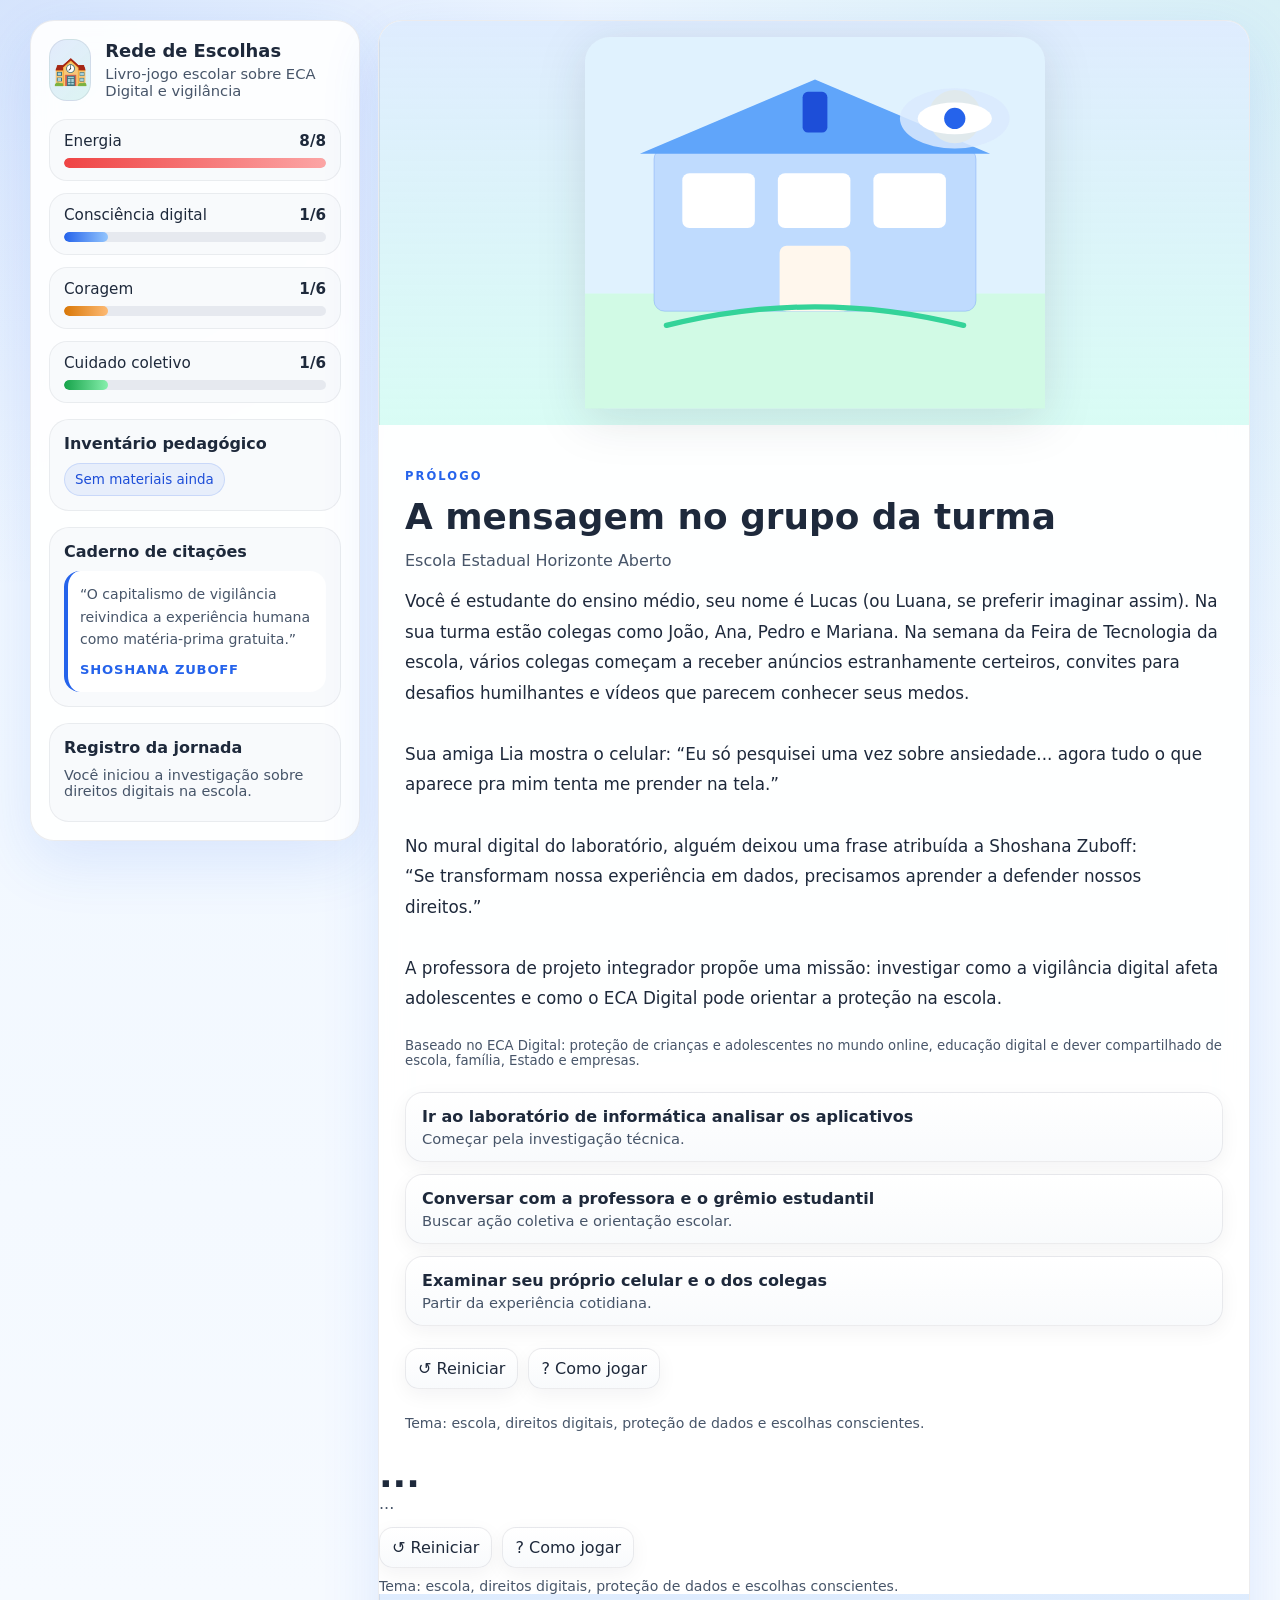
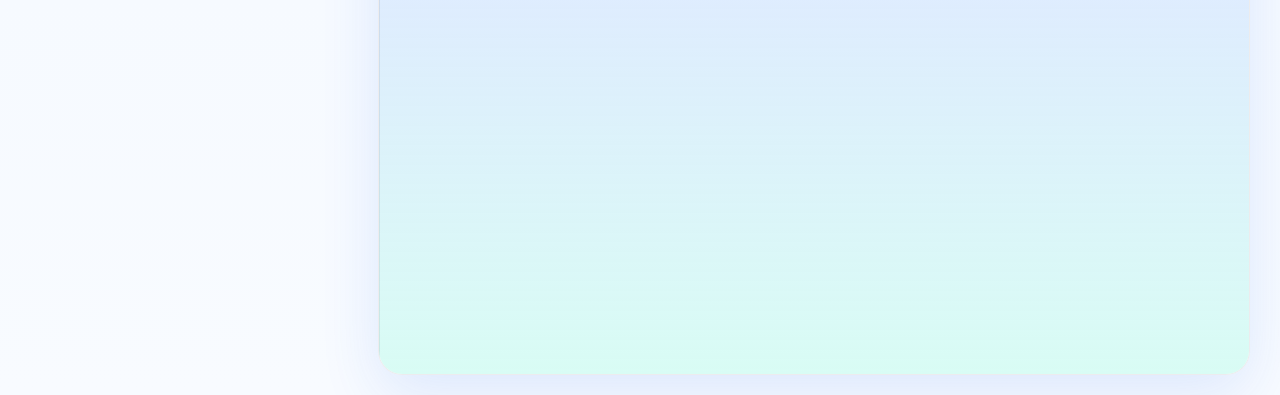
==== index.html @ 055a3dfd "Rename livro_jogo_rpg_tema_escolar_eca_capitalismo_de_vigilancia.html to index.html" ====
<!DOCTYPE html>
<html lang="pt-BR">
<head>
  <meta charset="UTF-8" />
  <meta name="viewport" content="width=device-width, initial-scale=1.0" />
  <title>Rede de Escolhas: RPG Escolar sobre ECA Digital</title>
  <style>
    :root {
      --bg: #f4f8ff;
      --panel: rgba(255, 255, 255, 0.92);
      --panel-2: rgba(240, 249, 255, 0.95);
      --text: #0f172a;
      --muted: #475569;
      --accent: #2563eb;
      --accent-2: #14b8a6;
      --danger: #ef4444;
      --good: #16a34a;
      --warn: #d97706;
      --ink: #1e293b;
      --shadow: 0 20px 60px rgba(37, 99, 235, 0.12);
      --radius: 24px;
    }

    * { box-sizing: border-box; }
    html, body { margin: 0; padding: 0; }
    body {
      font-family: Inter, system-ui, -apple-system, Segoe UI, Roboto, sans-serif;
      background:
        radial-gradient(circle at top left, rgba(37, 99, 235, 0.12), transparent 25%),
        radial-gradient(circle at top right, rgba(20, 184, 166, 0.10), transparent 30%),
        linear-gradient(180deg, #eef6ff 0%, #f8fbff 100%);
      color: var(--text);
      min-height: 100vh;
    }

    .shell {
      width: min(1220px, calc(100% - 24px));
      margin: 20px auto;
      display: grid;
      grid-template-columns: 330px 1fr;
      gap: 18px;
      align-items: start;
    }

    .card {
      background: var(--panel);
      border: 1px solid rgba(15, 23, 42, 0.08);
      backdrop-filter: blur(14px);
      border-radius: var(--radius);
      box-shadow: var(--shadow);
    }

    aside {
      position: sticky;
      top: 20px;
      padding: 18px;
    }

    .brand {
      display: flex;
      gap: 14px;
      align-items: center;
      margin-bottom: 18px;
    }

    .sigil {
      width: 62px; height: 62px;
      border-radius: 18px;
      background: linear-gradient(135deg, rgba(37,99,235,.12), rgba(20,184,166,.14));
      display: grid; place-items: center;
      border: 1px solid rgba(15,23,42,.08);
      font-size: 28px;
    }

    .brand h1 { margin: 0; font-size: 1.12rem; line-height: 1.15; color: var(--ink); }
    .brand p { margin: 4px 0 0; color: var(--muted); font-size: .92rem; }

    .stat {
      margin: 12px 0;
      padding: 12px 14px;
      border-radius: 18px;
      background: rgba(248,250,252,0.88);
      border: 1px solid rgba(15,23,42,0.06);
    }

    .stat-top {
      display: flex;
      justify-content: space-between;
      gap: 10px;
      font-size: .95rem;
      margin-bottom: 8px;
      color: var(--ink);
    }

    .bar {
      width: 100%;
      height: 10px;
      background: rgba(148,163,184,.18);
      border-radius: 999px;
      overflow: hidden;
    }

    .fill {
      height: 100%;
      border-radius: inherit;
      transition: width .35s ease;
    }

    .life { background: linear-gradient(90deg, var(--danger), #fca5a5); }
    .knowledge { background: linear-gradient(90deg, var(--accent), #93c5fd); }
    .courage { background: linear-gradient(90deg, var(--warn), #fdba74); }
    .empathy { background: linear-gradient(90deg, var(--good), #86efac); }

    .inventory, .log, .quotes {
      margin-top: 16px;
      padding: 14px;
      border-radius: 20px;
      background: rgba(248,250,252,0.9);
      border: 1px solid rgba(15,23,42,.06);
    }

    .inventory h3, .log h3, .quotes h3 { margin: 0 0 10px; font-size: 1rem; color: var(--ink); }

    .chips { display: flex; flex-wrap: wrap; gap: 8px; }

    .chip {
      padding: 8px 10px;
      border-radius: 999px;
      background: rgba(37,99,235,.08);
      color: #1d4ed8;
      border: 1px solid rgba(37,99,235,.16);
      font-size: .84rem;
    }

    .log ul { list-style: none; padding: 0; margin: 0; }
    .log li {
      color: var(--muted);
      padding: 8px 0;
      border-top: 1px dashed rgba(15,23,42,0.08);
      font-size: .9rem;
    }
    .log li:first-child { border-top: 0; padding-top: 0; }

    .quote-box {
      font-size: .88rem;
      line-height: 1.6;
      color: var(--muted);
      background: white;
      border-radius: 16px;
      padding: 12px;
      border-left: 4px solid var(--accent);
    }

    .quote-box strong {
      display: block;
      color: var(--accent);
      margin-top: 8px;
      font-size: .82rem;
      text-transform: uppercase;
      letter-spacing: .06em;
    }

    main { padding: 18px; }

    .hero {
      position: relative;
      overflow: hidden;
      padding: 0;
    }

    .scene {
      display: grid;
      grid-template-columns: 1fr;
      gap: 18px;
    }

    .story {
      padding: 26px;
      display: flex;
      flex-direction: column;
      gap: 16px;
    }

    .eyebrow {
      color: var(--accent);
      text-transform: uppercase;
      letter-spacing: .18em;
      font-weight: 700;
      font-size: .72rem;
    }

    .title {
      margin: 0;
      font-size: clamp(1.8rem, 2.8vw, 3rem);
      line-height: 1.02;
      color: var(--ink);
    }

    .subtitle { margin: 0; color: var(--muted); font-size: 1rem; }

    .art {
      min-height: 380px;
      background: linear-gradient(180deg, rgba(219, 234, 254, .9), rgba(204, 251, 241, .75));
      border-left: 1px solid rgba(15,23,42,0.08);
      display: grid;
      place-items: center;
      padding: 16px;
    }

    .art svg {
      width: 100%;
      height: auto;
      max-width: 460px;
      filter: drop-shadow(0 10px 24px rgba(15,23,42,.12));
    }

    .text {
      font-size: 1.05rem;
      line-height: 1.82;
      color: var(--ink);
      white-space: pre-line;
    }

    .choices {
      display: grid;
      gap: 12px;
      margin-top: 8px;
    }

    button.choice, .small-btn {
      width: 100%;
      text-align: left;
      border: 1px solid rgba(15,23,42,.08);
      border-radius: 18px;
      color: var(--ink);
      background: linear-gradient(180deg, rgba(255,255,255,.95), rgba(248,250,252,.95));
      padding: 14px 16px;
      cursor: pointer;
      transition: transform .16s ease, border-color .2s ease, background .2s ease, box-shadow .2s ease;
      font: inherit;
      box-shadow: 0 6px 20px rgba(15,23,42,.05);
    }

    button.choice:hover, .small-btn:hover {
      transform: translateY(-1px);
      border-color: rgba(37,99,235,.35);
      background: linear-gradient(180deg, rgba(239,246,255,1), rgba(240,253,250,1));
      box-shadow: 0 10px 28px rgba(37,99,235,.08);
    }

    .choice-title { display: block; font-weight: 700; margin-bottom: 4px; }
    .choice-desc { display: block; color: var(--muted); font-size: .92rem; }

    .toolbar {
      display: flex;
      gap: 10px;
      flex-wrap: wrap;
      margin-top: 6px;
    }

    .small-btn {
      width: auto;
      padding: 10px 12px;
      border-radius: 14px;
      text-align: center;
    }

    .footer-note {
      margin-top: 10px;
      color: var(--muted);
      font-size: .88rem;
    }

    .ending {
      padding: 16px;
      border-radius: 18px;
      background: rgba(219,234,254,.7);
      border: 1px solid rgba(37,99,235,.18);
    }

    .mini-ref {
      margin-top: 8px;
      font-size: .83rem;
      color: var(--muted);
    }

    @media (max-width: 980px) {
      .shell { grid-template-columns: 1fr; }
      aside { position: static; }
      .scene { grid-template-columns: 1fr; }
      .art { min-height: 260px; border-left: 0; border-top: 1px solid rgba(15,23,42,0.08); }
    }
  </style>
</head>
<body>
  <!--
  OBJETIVO:
  Desenvolver a consciência crítica de adolescentes sobre o uso das tecnologias digitais, promovendo a compreensão dos conceitos de capitalismo de vigilância (Shoshana Zuboff) e dos direitos previstos no ECA Digital. O jogo busca estimular a tomada de decisões éticas, a autonomia digital e a capacidade de reconhecer práticas de coleta, análise e manipulação de dados.

  DESCRIÇÃO:
  "Rede de Escolhas" é um livro-jogo interativo em formato RPG ambientado no contexto escolar brasileiro. O jogador assume o papel de um estudante que investiga como aplicativos e plataformas digitais influenciam o comportamento dos jovens. Ao longo da narrativa, o jogador toma decisões que impactam atributos como Consciência Digital, Coragem e Cuidado Coletivo.
  
  O jogo integra conceitos do capitalismo de vigilância, como coleta massiva de dados, previsão comportamental e modulação de comportamento, articulando-os com situações reais vivenciadas por adolescentes (cyberbullying, exposição, vício em telas, publicidade direcionada).
  
  Além disso, o jogo incorpora princípios do ECA Digital, abordando proteção de dados, direitos digitais, papel da escola, família e sociedade, e estratégias de prevenção e enfrentamento de riscos online.

  PÚBLICO-ALVO:
  Adolescentes do Ensino Fundamental II (anos finais) e Ensino Médio (aproximadamente 12 a 18 anos), especialmente estudantes de escolas públicas brasileiras.
  
  O jogo também pode ser utilizado por professores como recurso didático em disciplinas como:
  - Informática na Educação
  - Projeto de Vida
  - Sociologia
  - Filosofia
  - Educação Digital
  
  Indicado para atividades pedagógicas que envolvam:
  - letramento digital crítico
  - cidadania digital
  - discussão ética sobre tecnologia
  - prevenção de riscos no ambiente online
  -->
  <div class="shell">
    <aside class="card">
      <div class="brand">
        <div class="sigil">🏫</div>
        <div>
          <h1>Rede de Escolhas</h1>
          <p>Livro-jogo escolar sobre ECA Digital e vigilância</p>
        </div>
      </div>

      <div class="stat">
        <div class="stat-top"><span>Energia</span><strong id="lifeValue">8/8</strong></div>
        <div class="bar"><div class="fill life" id="lifeBar"></div></div>
      </div>

      <div class="stat">
        <div class="stat-top"><span>Consciência digital</span><strong id="knowledgeValue">1/6</strong></div>
        <div class="bar"><div class="fill knowledge" id="knowledgeBar"></div></div>
      </div>

      <div class="stat">
        <div class="stat-top"><span>Coragem</span><strong id="courageValue">1/6</strong></div>
        <div class="bar"><div class="fill courage" id="courageBar"></div></div>
      </div>

      <div class="stat">
        <div class="stat-top"><span>Cuidado coletivo</span><strong id="empathyValue">1/6</strong></div>
        <div class="bar"><div class="fill empathy" id="empathyBar"></div></div>
      </div>

      <div class="inventory">
        <h3>Inventário pedagógico</h3>
        <div class="chips" id="inventory"></div>
      </div>

      <div class="quotes">
        <h3>Caderno de citações</h3>
        <div class="quote-box" id="quoteBox">
          O capitalismo de vigilância reivindica a experiência humana como matéria-prima.
          <strong>Shoshana Zuboff</strong>
        </div>
      </div>

      <div class="log">
        <h3>Registro da jornada</h3>
        <ul id="journal"></ul>
      </div>
    </aside>

    <main class="card hero">
      <div class="scene">
        <section class="art" id="artBox"></section>
        <section class="story">
          <div class="eyebrow" id="chapterLabel">Capítulo</div>
          <h2 class="title" id="chapterTitle">...</h2>
          <p class="subtitle" id="chapterSubtitle">...</p>
          <div class="text" id="chapterText"></div>
          <div class="mini-ref" id="chapterRef"></div>
          <div class="ending" id="endingBox" style="display:none"></div>
          <div class="choices" id="choices"></div>
          <div class="toolbar">
            <button class="small-btn" id="restartBtn">↺ Reiniciar</button>
            <button class="small-btn" id="helpBtn">? Como jogar</button>
          </div>
          <div class="footer-note">Tema: escola, direitos digitais, proteção de dados e escolhas conscientes.</div>
        </section>
      </div>
          <h2 class="title" id="chapterTitle">...</h2>
          <p class="subtitle" id="chapterSubtitle">...</p>
          <div class="text" id="chapterText"></div>
          <div class="mini-ref" id="chapterRef"></div>
          <div class="ending" id="endingBox" style="display:none"></div>
          <div class="choices" id="choices"></div>
          <div class="toolbar">
            <button class="small-btn" id="restartBtn">↺ Reiniciar</button>
            <button class="small-btn" id="helpBtn">? Como jogar</button>
          </div>
          <div class="footer-note">Tema: escola, direitos digitais, proteção de dados e escolhas conscientes.</div>
        </section>
        <section class="art" id="artBox"></section>
      </div>
    </main>
  </div>

  <script>
    const sceneArt = {
      school: `
        <svg viewBox="0 0 520 420" xmlns="http://www.w3.org/2000/svg" aria-label="Escola pública brasileira com internet e alunos">
          <rect width="520" height="420" rx="28" fill="#e0f2fe"/>
          <rect x="0" y="290" width="520" height="130" fill="#d1fae5"/>
          <rect x="78" y="126" width="364" height="184" rx="12" fill="#bfdbfe" stroke="#2563eb" stroke-opacity=".25"/>
          <rect x="110" y="154" width="82" height="62" rx="8" fill="#fff"/>
          <rect x="218" y="154" width="82" height="62" rx="8" fill="#fff"/>
          <rect x="326" y="154" width="82" height="62" rx="8" fill="#fff"/>
          <rect x="220" y="236" width="80" height="74" rx="8" fill="#fff7ed"/>
          <path d="M62 132 L260 48 L458 132" fill="#60a5fa"/>
          <rect x="246" y="62" width="28" height="46" rx="6" fill="#1d4ed8"/>
          <circle cx="418" cy="90" r="30" fill="#fde68a"/>
          <g transform="translate(360,34)">
            <ellipse cx="58" cy="58" rx="62" ry="34" fill="#dbeafe" opacity=".85"/>
            <ellipse cx="58" cy="58" rx="42" ry="18" fill="#fff"/>
            <circle cx="58" cy="58" r="12" fill="#2563eb"/>
          </g>
          <path d="M92 326 Q260 284 428 326" fill="none" stroke="#34d399" stroke-width="6" stroke-linecap="round"/>
        </svg>`,
      lab: `
        <svg viewBox="0 0 520 420" xmlns="http://www.w3.org/2000/svg" aria-label="Laboratório escolar com computadores sendo utilizados por alunos">
          <rect width="520" height="420" rx="28" fill="#f8fafc"/>
          <rect x="48" y="82" width="424" height="246" rx="22" fill="#e2e8f0"/>
          <rect x="84" y="120" width="112" height="76" rx="10" fill="#1e293b"/>
          <rect x="204" y="120" width="112" height="76" rx="10" fill="#1e293b"/>
          <rect x="324" y="120" width="112" height="76" rx="10" fill="#1e293b"/>
          <rect x="102" y="204" width="76" height="10" rx="5" fill="#64748b"/>
          <rect x="222" y="204" width="76" height="10" rx="5" fill="#64748b"/>
          <rect x="342" y="204" width="76" height="10" rx="5" fill="#64748b"/>
          <rect x="92" y="248" width="336" height="56" rx="14" fill="#cbd5e1"/>
          <g transform="translate(352,238)">
            <ellipse cx="68" cy="52" rx="70" ry="36" fill="#dbeafe"/>
            <ellipse cx="68" cy="52" rx="50" ry="20" fill="#fff"/>
            <circle cx="68" cy="52" r="12" fill="#2563eb"/>
          </g>
        </svg>`,
      classroom: `
        <svg viewBox="0 0 520 420" xmlns="http://www.w3.org/2000/svg" aria-label="Sala de aula">
          <rect width="520" height="420" rx="28" fill="#fefce8"/>
          <rect x="44" y="62" width="432" height="138" rx="16" fill="#dcfce7"/>
          <rect x="78" y="92" width="364" height="84" rx="10" fill="#14532d"/>
          <g fill="#fde68a">
            <rect x="92" y="108" width="120" height="8" rx="4"/>
            <rect x="92" y="126" width="94" height="8" rx="4"/>
            <rect x="92" y="144" width="144" height="8" rx="4"/>
          </g>
          <rect x="90" y="244" width="110" height="56" rx="10" fill="#bfdbfe"/>
          <rect x="206" y="244" width="110" height="56" rx="10" fill="#bfdbfe"/>
          <rect x="322" y="244" width="110" height="56" rx="10" fill="#bfdbfe"/>
          <rect x="90" y="314" width="110" height="28" rx="8" fill="#93c5fd"/>
          <rect x="206" y="314" width="110" height="28" rx="8" fill="#93c5fd"/>
          <rect x="322" y="314" width="110" height="28" rx="8" fill="#93c5fd"/>
        </svg>`,
      phone: `
        <svg viewBox="0 0 520 420" xmlns="http://www.w3.org/2000/svg" aria-label="Celular com aplicativos e notificações influenciando o estudante">
          <rect width="520" height="420" rx="28" fill="#e0f2fe"/>
          <rect x="180" y="42" width="160" height="336" rx="28" fill="#1e293b"/>
          <rect x="194" y="70" width="132" height="264" rx="16" fill="#e0f2fe"/>
          <circle cx="260" cy="352" r="10" fill="#94a3b8"/>
          <g>
            <rect x="212" y="96" width="44" height="44" rx="12" fill="#60a5fa"/>
            <rect x="264" y="96" width="44" height="44" rx="12" fill="#34d399"/>
            <rect x="212" y="150" width="44" height="44" rx="12" fill="#fbbf24"/>
            <rect x="264" y="150" width="44" height="44" rx="12" fill="#f472b6"/>
          </g>
          <g transform="translate(332,74)">
            <ellipse cx="64" cy="44" rx="56" ry="28" fill="#dbeafe"/>
            <ellipse cx="64" cy="44" rx="36" ry="16" fill="#fff"/>
            <circle cx="64" cy="44" r="10" fill="#2563eb"/>
          </g>
        </svg>`,
      assembly: `
        <svg viewBox="0 0 520 420" xmlns="http://www.w3.org/2000/svg" aria-label="Assembleia escolar">
          <rect width="520" height="420" rx="28" fill="#ecfdf5"/>
          <circle cx="148" cy="150" r="42" fill="#60a5fa"/>
          <circle cx="260" cy="128" r="46" fill="#34d399"/>
          <circle cx="372" cy="150" r="42" fill="#f59e0b"/>
          <rect x="108" y="198" width="80" height="116" rx="30" fill="#3b82f6"/>
          <rect x="214" y="182" width="92" height="132" rx="32" fill="#10b981"/>
          <rect x="332" y="198" width="80" height="116" rx="30" fill="#f97316"/>
          <rect x="124" y="332" width="272" height="22" rx="11" fill="#86efac"/>
        </svg>`,
      sunrise: `
        <svg viewBox="0 0 520 420" xmlns="http://www.w3.org/2000/svg" aria-label="Novo começo">
          <defs>
            <linearGradient id="sky2" x1="0" y1="0" x2="0" y2="1">
              <stop offset="0%" stop-color="#dbeafe"/>
              <stop offset="100%" stop-color="#dcfce7"/>
            </linearGradient>
          </defs>
          <rect width="520" height="420" rx="28" fill="url(#sky2)"/>
          <circle cx="260" cy="198" r="70" fill="#fde68a"/>
          <path d="M0 306 Q130 254 260 306 T520 302 V420 H0 Z" fill="#86efac"/>
          <path d="M76 328 Q260 284 444 328" fill="none" stroke="#16a34a" stroke-width="6" stroke-linecap="round"/>
        </svg>`
    };

    const quotePool = {
      intro: '“O capitalismo de vigilância reivindica a experiência humana como matéria-prima gratuita.”\n— Shoshana Zuboff',
      lab: '“Não basta mais automatizar o fluxo de informação sobre nós; a meta agora é nos automatizar.”\n— Shoshana Zuboff',
      school: '“Nós não somos os clientes do capitalismo de vigilância. Nós somos as fontes do superávit.”\n— Shoshana Zuboff',
      power: '“Ele sabe tudo sobre nós, ao passo que suas operações são programadas para não serem conhecidas por nós.”\n— Shoshana Zuboff',
      rights: '“O direito ao futuro é uma dimensão central da liberdade.”\n— Shoshana Zuboff'
    };

    const nodes = {
      intro: {
        label: 'Prólogo',
        title: 'A mensagem no grupo da turma',
        subtitle: 'Escola Estadual Horizonte Aberto',
        art: 'school',
        quoteKey: 'intro',
        ref: 'Baseado no ECA Digital: proteção de crianças e adolescentes no mundo online, educação digital e dever compartilhado de escola, família, Estado e empresas.',
        text: `Você é estudante do ensino médio, seu nome é Lucas (ou Luana, se preferir imaginar assim). Na sua turma estão colegas como João, Ana, Pedro e Mariana. Na semana da Feira de Tecnologia da escola, vários colegas começam a receber anúncios estranhamente certeiros, convites para desafios humilhantes e vídeos que parecem conhecer seus medos.

Sua amiga Lia mostra o celular: “Eu só pesquisei uma vez sobre ansiedade... agora tudo o que aparece pra mim tenta me prender na tela.”

No mural digital do laboratório, alguém deixou uma frase atribuída a Shoshana Zuboff:
“Se transformam nossa experiência em dados, precisamos aprender a defender nossos direitos.”

A professora de projeto integrador propõe uma missão: investigar como a vigilância digital afeta adolescentes e como o ECA Digital pode orientar a proteção na escola.`,
        choices: [
          { text: 'Ir ao laboratório de informática analisar os aplicativos', desc: 'Começar pela investigação técnica.', next: 'labInvestigation', effects: { knowledge: 1 }, journal: 'Você iniciou a apuração pelos rastros digitais.' },
          { text: 'Conversar com a professora e o grêmio estudantil', desc: 'Buscar ação coletiva e orientação escolar.', next: 'assemblyTalk', effects: { empathy: 1 }, journal: 'Você escolheu agir em conjunto com a escola.' },
          { text: 'Examinar seu próprio celular e o dos colegas', desc: 'Partir da experiência cotidiana.', next: 'phoneCheck', effects: { courage: 1 }, journal: 'Você decidiu observar a vigilância no cotidiano.' }
        ]
      },
      labInvestigation: {
        label: 'Capítulo 1',
        title: 'Laboratório de informática',
        subtitle: 'Quem coleta o quê?',
        art: 'lab',
        quoteKey: 'lab',
        ref: 'ECA Digital: empresas devem proteger dados de crianças e adolescentes, não manipular consumo e adotar plataformas mais seguras.',
        text: `No laboratório, a professora abre com a turma os termos de uso de três aplicativos populares. Vocês percebem pedidos excessivos de acesso: câmera, localização, microfone, contatos e tempo de uso.

Em um painel da aula, surge uma discussão: se adolescentes usam redes, jogos e aplicativos todos os dias, quem responde quando esses sistemas exageram na coleta ou estimulam dependência?

Você percebe que o problema não é apenas “usar tecnologia”, mas como a tecnologia foi desenhada para extrair atenção e dados — exatamente o que Shoshana Zuboff chama de capitalismo de vigilância: transformar tudo o que você faz em dados para prever e influenciar seu comportamento.`,
        choices: [
          { text: 'Mapear permissões abusivas e registrar evidências', desc: 'Ganhar material para a escola agir.', next: 'afterEvidence', effects: { knowledge: 1 }, item: 'Relatório de Permissões', journal: 'Você registrou provas sobre coleta excessiva.' },
          { text: 'Pesquisar o que o ECA Digital diz sobre empresas e proteção', desc: 'Ligar prática e direito.', next: 'ecaStudy', effects: { knowledge: 1, empathy: 1 }, journal: 'Você conectou tecnologia com proteção jurídica.' },
          { text: 'Ignorar os termos e focar só no que aparece na tela', desc: 'Entender os sintomas antes das causas.', next: 'attentionTrap', effects: { courage: 1 }, journal: 'Você preferiu analisar o efeito visível sobre os colegas.' }
        ]
      },
      assemblyTalk: {
        label: 'Capítulo 1',
        title: 'Reunião com a professora e o grêmio',
        subtitle: 'A escola como espaço de proteção',
        art: 'assembly',
        quoteKey: 'school',
        ref: 'ECA Digital: a escola deve ensinar educação digital, orientar sobre riscos, combater cyberbullying e dialogar com as famílias.',
        text: `Na sala multiuso, a professora lembra que a escola não pode se omitir diante dos riscos digitais. O grêmio conta casos de exposição indevida de fotos, perfis falsos e campanhas de humilhação em grupos fechados.

Vocês concluem que a escola precisa mais do que regras punitivas: precisa de educação digital crítica, apoio às vítimas e debate sobre direitos.

Lia diz: “Se os aplicativos ganham com nossa distração, a escola tem que ajudar a gente a recuperar atenção e autonomia.”`,
        choices: [
          { text: 'Organizar uma escuta com estudantes afetados', desc: 'Entender os impactos humanos.', next: 'listeningCircle', effects: { empathy: 1 }, item: 'Mapa de Relatos', journal: 'Você abriu espaço para ouvir quem sofre os impactos.' },
          { text: 'Propor uma campanha de conscientização imediata', desc: 'Agir rápido com informação.', next: 'campaignBuild', effects: { courage: 1, empathy: 1 }, journal: 'Você sugeriu resposta educativa urgente.' },
          { text: 'Voltar ao laboratório para reunir provas técnicas', desc: 'Combinar fala com evidência.', next: 'labInvestigation', effects: { knowledge: 1 }, journal: 'Você percebeu que denúncia precisa de base.' }
        ]
      },
      phoneCheck: {
        label: 'Capítulo 1',
        title: 'Tela, notificações e rastros',
        subtitle: 'O cotidiano como campo de investigação',
        art: 'phone',
        quoteKey: 'power',
        ref: 'ECA Digital: riscos incluem cyberbullying, conteúdo impróprio, ansiedade, vício em telas e manipulação comportamental.',
        text: `Você e seus colegas comparam as notificações recebidas em apenas uma manhã. Quase tudo parece desenhado para provocar reação rápida: medo de perder algo, urgência, curiosidade, comparação social.

Lia percebe que após assistir a vídeos sobre aparência, surgem anúncios de produtos e conteúdos que pioram sua autoestima. Outro colega relata pressão em jogos parecidos com apostas.

Fica claro que não se trata apenas de conteúdo: trata-se de arquitetura de influência.

Pedro comenta: “Então a gente não é usuário... a gente é tipo o produto?”

Você lembra de um conceito importante: no capitalismo de vigilância, os usuários não são clientes — são fontes de dados e lucro.`,
        choices: [
          { text: 'Registrar padrões de manipulação emocional', desc: 'Entender como a atenção é capturada.', next: 'attentionTrap', effects: { knowledge: 1 }, item: 'Diário de Notificações', journal: 'Você anotou os gatilhos que puxam comportamento.' },
          { text: 'Levar os casos para a professora e o grêmio', desc: 'Transformar experiência em ação escolar.', next: 'assemblyTalk', effects: { empathy: 1 }, journal: 'Você decidiu não enfrentar isso sozinho.' },
          { text: 'Pesquisar canais de ajuda e denúncia', desc: 'Aprender o que fazer em situações graves.', next: 'helpChannels', effects: { courage: 1, empathy: 1 }, journal: 'Você buscou caminhos concretos de proteção.' }
        ]
      },
      ecaStudy: {
        label: 'Capítulo 2',
        title: 'Estudo do ECA Digital',
        subtitle: 'Direitos não são detalhes',
        art: 'classroom',
        quoteKey: 'rights',
        ref: 'ECA Digital: proteção integral, dever do poder público, responsabilidade das empresas, educação digital nas escolas e internet mais segura.',
        text: `Durante a pesquisa, você encontra pontos decisivos: as empresas têm dever de cuidado; não devem usar dados para manipular consumo; devem proteger crianças e adolescentes por padrão; e a escola tem papel fundamental na educação digital.

A turma percebe que o ECA Digital não trata apenas de proibir. Ele organiza responsabilidades e fortalece direitos.

A professora resume: “Direito digital é também direito à dignidade, à segurança e ao desenvolvimento saudável.”`,
        choices: [
          { text: 'Preparar um guia escolar de direitos digitais', desc: 'Transformar estudo em material educativo.', next: 'campaignBuild', effects: { knowledge: 1, empathy: 1 }, item: 'Guia de Direitos', journal: 'Você converteu a lei em linguagem acessível.' },
          { text: 'Cruzar o ECA Digital com os casos da escola', desc: 'Aplicar a lei a situações reais.', next: 'caseCrossing', effects: { knowledge: 1 }, journal: 'Você aproximou norma e realidade escolar.' }
        ]
      },
      attentionTrap: {
        label: 'Capítulo 2',
        title: 'A armadilha da atenção',
        subtitle: 'Quando o design quer decidir por você',
        art: 'phone',
        quoteKey: 'lab',
        ref: 'Inspirado em Zuboff: produtos de predição e modificação comportamental; relacionado ao ECA Digital quanto à proteção contra manipulação e riscos à saúde mental.',
        text: `Ao analisar a interface dos apps, você percebe uma sequência recorrente: notificação, curiosidade, clique, retenção, comparação, repetição.

Não é coincidência. Os sistemas parecem aprender quando você está mais vulnerável e intensificam o estímulo exatamente ali.

Você anota no caderno: “Se a plataforma mede nossa fragilidade para aumentar engajamento, isso fere a ideia de proteção integral.”

Ana completa: “Então eles não querem só saber o que a gente faz... querem influenciar o que a gente vai fazer.”

Isso é exatamente a lógica do capitalismo de vigilância: prever e modificar comportamento.`,
        choices: [
          { text: 'Transformar a análise em oficina para a turma', desc: 'Espalhar consciência digital.', next: 'campaignBuild', effects: { knowledge: 1, empathy: 1 }, journal: 'Você decidiu ensinar o que descobriu.' },
          { text: 'Levar o problema à direção e pedir protocolo escolar', desc: 'Buscar resposta institucional.', next: 'schoolCouncil', effects: { courage: 1 }, journal: 'Você cobrou responsabilidade da escola.' },
          { text: 'Cruzar os dados com relatos de cyberbullying', desc: 'Entender como influência e violência se conectam.', next: 'listeningCircle', effects: { empathy: 1 }, journal: 'Você percebeu que algoritmo e sofrimento social se cruzam.' }
        ]
      },
      helpChannels: {
        label: 'Capítulo 2',
        title: 'Canais de ajuda e denúncia',
        subtitle: 'Proteger também é saber onde recorrer',
        art: 'classroom',
        quoteKey: 'rights',
        ref: 'ECA Digital: diante de humilhação, chantagem, ameaça, assédio ou exposição, é preciso buscar ajuda; também existem canais como Conselho Tutelar, Defensoria, Delegacia, Disque 100 e SaferNet.',
        text: `Você descobre que situações de exposição, assédio, chantagem e ameaça no ambiente digital não devem ser tratadas como “brincadeira”.

A professora orienta a turma a registrar evidências, não compartilhar conteúdos abusivos e procurar apoio adulto, institucional e, quando necessário, canais oficiais de denúncia.

Esse conhecimento muda o clima da investigação: agora a escola não está apenas estudando um problema, está se preparando para proteger pessoas reais.`,
        choices: [
          { text: 'Criar um mural de ajuda segura para a escola', desc: 'Transformar informação em acolhimento.', next: 'campaignBuild', effects: { empathy: 1, courage: 1 }, item: 'Mural de Apoio', journal: 'Você ajudou a tornar a proteção visível.' },
          { text: 'Levar os materiais para a reunião escolar', desc: 'Integrar prevenção e ação institucional.', next: 'schoolCouncil', effects: { knowledge: 1 }, journal: 'Você organizou respostas concretas para a escola.' }
        ]
      },
      listeningCircle: {
        label: 'Capítulo 2',
        title: 'Roda de escuta',
        subtitle: 'O dano digital tem rosto e nome',
        art: 'assembly',
        quoteKey: 'school',
        ref: 'ECA Digital: cyberbullying é crime; escola e família devem dialogar e educar para o uso consciente da tecnologia.',
        text: `Na roda de conversa, colegas relatam ansiedade, exposição de imagens, exclusão em grupos, medo de perder status social e sensação de que o celular nunca descansa.

Você nota que o problema não é só técnico. É emocional, social e pedagógico.

Lia diz algo que silencia a sala: “Quando o aplicativo parece me conhecer melhor que eu mesma, começo a duvidar do que realmente escolhi.”`,
        choices: [
          { text: 'Levar os relatos ao conselho escolar', desc: 'Fortalecer a resposta institucional.', next: 'schoolCouncil', effects: { empathy: 1 }, item: 'Dossiê de Relatos', journal: 'Você levou o sofrimento real para o centro da decisão.' },
          { text: 'Transformar os relatos em campanha educativa', desc: 'Conscientizar sem expor ninguém.', next: 'campaignBuild', effects: { empathy: 1, knowledge: 1 }, journal: 'Você transformou escuta em ação educativa.' }
        ]
      },
      afterEvidence: {
        label: 'Capítulo 3',
        title: 'As provas se acumulam',
        subtitle: 'Dados, hábitos e previsões',
        art: 'lab',
        quoteKey: 'school',
        ref: 'Inspirado em Zuboff: adolescentes não são clientes, mas fontes de dados; relacionado ao ECA Digital quanto ao dever das empresas e da escola em proteger.',
        text: `Com relatórios, capturas de tela e anotações de uso, você percebe um padrão: coleta excessiva, sugestões direcionadas, retenção prolongada e vulnerabilidade juvenil explorada como recurso.

A professora pede que a turma decida o próximo passo: produzir apenas um trabalho escolar, ou transformar a investigação em intervenção na comunidade escolar.

Ela reforça: “Se vocês entenderam o capitalismo de vigilância, agora precisam decidir: vão só estudar ou vão agir sobre isso?”`,
        choices: [
          { text: 'Produzir uma apresentação crítica com base em Zuboff e ECA Digital', desc: 'Trabalhar argumento, teoria e direitos.', next: 'schoolCouncil', effects: { knowledge: 1 }, item: 'Apresentação Crítica', journal: 'Você consolidou teoria e prática em um material forte.' },
          { text: 'Criar campanha educativa com linguagem juvenil', desc: 'Levar o debate a mais estudantes.', next: 'campaignBuild', effects: { empathy: 1, courage: 1 }, journal: 'Você transformou a pesquisa em mobilização.' }
        ]
      },
      caseCrossing: {
        label: 'Capítulo 3',
        title: 'Cruzar lei e realidade',
        subtitle: 'Quando a teoria encontra a escola',
        art: 'classroom',
        quoteKey: 'power',
        ref: 'ECA Digital: publicidade direcionada, manipulação de consumo, proteção de dados, papel da escola e dever de plataformas mais seguras.',
        text: `Vocês cruzam o texto do ECA Digital com situações vividas na escola: vídeos que incentivam comparação cruel, convites persistentes para compras, pressão em jogos e coleta invisível de dados.

Mariana observa: “Tudo isso parece planejado pra prender a gente.”

Você percebe que isso se conecta diretamente com o capitalismo de vigilância: dados são usados para prever e induzir decisões.

A turma conclui que a educação digital precisa ser crítica: não basta ensinar a clicar, é preciso ensinar a perguntar quem lucra, como influencia e quais direitos estão em jogo.`,
        choices: [
          { text: 'Levar a análise ao conselho escolar', desc: 'Buscar políticas internas.', next: 'schoolCouncil', effects: { knowledge: 1, courage: 1 }, journal: 'Você levou diagnóstico e proposta para decisão coletiva.' },
          { text: 'Transformar a análise em oficina aberta', desc: 'Fazer da escola um espaço de formação.', next: 'campaignBuild', effects: { empathy: 1 }, journal: 'Você escolheu formar em vez de apenas alertar.' }
        ]
      },
      campaignBuild: {
        label: 'Capítulo 4',
        title: 'Campanha “Sua atenção tem valor”',
        subtitle: 'A escola começa a reagir',
        art: 'classroom',
        quoteKey: 'intro',
        ref: 'ECA Digital: educação digital nas escolas, orientação sobre riscos, proteção da imagem, combate ao cyberbullying e responsabilidade compartilhada.',
        text: `Vocês criam cartazes, cards, podcasts curtos e rodas de conversa. O lema da campanha é simples: “Nem tudo que prende sua atenção merece sua confiança.”

A ação cresce. Famílias começam a participar. Professores pedem materiais. Estudantes querem saber como revisar permissões, evitar exposição e reconhecer manipulação.

Agora é hora de decidir o alcance da intervenção.`,
        choices: [
          { text: 'Levar a campanha ao conselho escolar para virar política permanente', desc: 'Mudança institucional.', next: 'schoolCouncil', effects: { courage: 1, empathy: 1 }, journal: 'Você buscou transformar campanha em compromisso da escola.' },
          { text: 'Expandir a campanha para toda a comunidade', desc: 'Mais alcance, mais responsabilidade.', next: 'communityAction', effects: { empathy: 1 }, item: 'Kit Educativo', journal: 'Você ampliou a ação para além da sala de aula.' }
        ]
      },
      schoolCouncil: {
        label: 'Capítulo 5',
        title: 'Conselho escolar extraordinário',
        subtitle: 'Decidir como a escola vai proteger',
        art: 'assembly',
        quoteKey: 'rights',
        ref: 'ECA Digital: a escola deve educar, orientar, dialogar com famílias e criar regras claras; empresas e poder público também têm deveres.',
        text: `No conselho escolar, direção, professores, estudantes e famílias analisam suas descobertas. Há debate intenso.

Alguns querem apenas proibir celulares. Outros defendem que proibir sem educar não resolve. Você precisa ajudar a construir a decisão final.

A professora sussurra: “Escolha um caminho que proteja sem silenciar, que eduque sem simplificar.”`,
        dynamicChoices: (state) => {
          const choices = [];
          choices.push({ text: 'Propor política escolar de educação digital crítica', desc: 'Exige consciência digital e cuidado coletivo.', next: 'finalAwakening', check: (s) => s.knowledge >= 4 && s.empathy >= 4, failNext: 'finalPartial', journal: 'Você propôs uma proteção baseada em direitos e formação.' });
          choices.push({ text: 'Defender só uma proibição rígida do uso', desc: 'Resposta rápida, porém limitada.', next: 'finalRestriction', effects: { courage: 1 }, journal: 'Você apoiou uma solução imediata e restritiva.' });
          if (state.items.includes('Mural de Apoio') || state.items.includes('Guia de Direitos') || state.items.includes('Kit Educativo')) {
            choices.push({ text: 'Apresentar materiais e plano de ação com acolhimento', desc: 'Transformar a escola em rede de proteção.', next: 'finalProtection', effects: { empathy: 1 }, journal: 'Você apresentou soluções concretas e pedagógicas.' });
          }
          return choices;
        }
      },
      communityAction: {
        label: 'Capítulo 5',
        title: 'A comunidade entra no debate',
        subtitle: 'Família, escola e direitos digitais',
        art: 'school',
        quoteKey: 'school',
        ref: 'ECA Digital: família, escola, sociedade, Estado e empresas compartilham o dever de proteção.',
        text: `Na reunião ampliada, responsáveis admitem dúvidas: quando dar celular? como orientar sem vigiar excessivamente? como proteger a imagem dos filhos? como reagir a chantagem, cyberbullying e exposição?

Você percebe que a melhor resposta não é o pânico, mas uma cultura de proteção, diálogo e uso consciente.`,
        choices: [
          { text: 'Levar a proposta comunitária ao conselho escolar', desc: 'Consolidar a mudança.', next: 'schoolCouncil', effects: { empathy: 1, knowledge: 1 }, journal: 'Você levou a voz da comunidade para a decisão final.' },
          { text: 'Criar um pacto digital da escola', desc: 'Compromisso coletivo e permanente.', next: 'finalProtection', check: (s) => s.empathy >= 4, failNext: 'finalPartial', journal: 'Você ajudou a formular um pacto de convivência digital.' }
        ]
      },
      finalAwakening: {
        label: 'Final',
        title: 'Escola que ensina a escolher',
        subtitle: 'Final verdadeiro',
        art: 'sunrise',
        ending: `O conselho aprova uma política escolar de educação digital crítica. A escola passa a trabalhar proteção de dados, cyberbullying, saúde mental, exposição de imagem, publicidade direcionada e responsabilidade das plataformas.

Celulares deixam de ser tratados apenas como problema disciplinar e passam a ser tema de formação ética, cidadã e tecnológica.

A comunidade aprende que proteger adolescentes no digital não significa isolá-los do mundo, mas equipá-los para reconhecer manipulação, defender direitos e agir em coletivo.

Sua investigação vira referência na escola. Vocês não venceram a internet. Fizeram algo mais importante: ensinaram a turma a não ser conduzida em silêncio.`,
        score: 'Final verdadeiro: você articulou teoria, direitos e ação pedagógica duradoura.'
      },
      finalProtection: {
        label: 'Final',
        title: 'Rede de proteção em movimento',
        subtitle: 'Final de cuidado coletivo',
        art: 'assembly',
        ending: `A escola cria um pacto digital com estudantes, famílias e professores. Há mural de apoio, oficinas, protocolos de acolhimento e atividades permanentes sobre direitos digitais.

Casos de humilhação e exposição passam a ser tratados com seriedade, escuta e encaminhamento adequado.

Talvez nem tudo mude de uma vez, mas agora ninguém está sozinho. A proteção deixa de ser discurso e vira prática cotidiana.`,
        score: 'Final de cuidado coletivo: você fortaleceu a escola como comunidade protetora.'
      },
      finalRestriction: {
        label: 'Final',
        title: 'Silêncio nas mochilas, problema nas telas',
        subtitle: 'Final de solução incompleta',
        art: 'classroom',
        ending: `O conselho decide por uma proibição rígida. Nos primeiros dias, parece funcionar: há menos distração em sala. Mas logo fica evidente que os problemas continuam fora dos muros e sem mediação crítica.

Sem educação digital consistente, muitos estudantes seguem vulneráveis à manipulação, ao cyberbullying e à coleta abusiva de dados.

Você percebe que restringir pode até conter sintomas, mas não ensina autonomia.`,
        score: 'Final de solução incompleta: houve resposta, mas faltou formação crítica.'
      },
      finalPartial: {
        label: 'Final',
        title: 'Uma fissura importante',
        subtitle: 'Final intermediário',
        art: 'sunrise',
        ending: `A escola reconhece o problema, mas adota apenas medidas pontuais. Sua apresentação provoca debate, porém ainda falta continuidade.

Mesmo assim, algo mudou: estudantes começaram a fazer perguntas melhores, professores passaram a observar novos sinais e famílias entenderam que a proteção digital precisa ser compartilhada.

Nem toda transformação nasce pronta. Às vezes, ela começa como pergunta incômoda.`,
        score: 'Final intermediário: você abriu o debate, mas a mudança ainda precisa amadurecer.'
      }
    };

    const initialState = () => ({
      life: 8,
      maxLife: 8,
      knowledge: 1,
      courage: 1,
      empathy: 1,
      maxStat: 6,
      items: [],
      journal: ['Você iniciou a investigação sobre direitos digitais na escola.'],
      current: 'intro'
    });

    let state = initialState();

    const refs = {
      chapterLabel: document.getElementById('chapterLabel'),
      chapterTitle: document.getElementById('chapterTitle'),
      chapterSubtitle: document.getElementById('chapterSubtitle'),
      chapterText: document.getElementById('chapterText'),
      chapterRef: document.getElementById('chapterRef'),
      choices: document.getElementById('choices'),
      artBox: document.getElementById('artBox'),
      inventory: document.getElementById('inventory'),
      journal: document.getElementById('journal'),
      quoteBox: document.getElementById('quoteBox'),
      lifeValue: document.getElementById('lifeValue'),
      knowledgeValue: document.getElementById('knowledgeValue'),
      courageValue: document.getElementById('courageValue'),
      empathyValue: document.getElementById('empathyValue'),
      lifeBar: document.getElementById('lifeBar'),
      knowledgeBar: document.getElementById('knowledgeBar'),
      courageBar: document.getElementById('courageBar'),
      empathyBar: document.getElementById('empathyBar'),
      endingBox: document.getElementById('endingBox')
    };

    function clamp(value, min, max) { return Math.max(min, Math.min(max, value)); }

    function addItem(item) {
      if (item && !state.items.includes(item)) state.items.push(item);
    }

    function applyEffects(effects = {}) {
      state.life = clamp(state.life + (effects.life || 0), 0, state.maxLife);
      state.knowledge = clamp(state.knowledge + (effects.knowledge || 0), 0, state.maxStat);
      state.courage = clamp(state.courage + (effects.courage || 0), 0, state.maxStat);
      state.empathy = clamp(state.empathy + (effects.empathy || 0), 0, state.maxStat);
    }

    function updateStats() {
      refs.lifeValue.textContent = `${state.life}/${state.maxLife}`;
      refs.knowledgeValue.textContent = `${state.knowledge}/${state.maxStat}`;
      refs.courageValue.textContent = `${state.courage}/${state.maxStat}`;
      refs.empathyValue.textContent = `${state.empathy}/${state.maxStat}`;
      refs.lifeBar.style.width = `${(state.life / state.maxLife) * 100}%`;
      refs.knowledgeBar.style.width = `${(state.knowledge / state.maxStat) * 100}%`;
      refs.courageBar.style.width = `${(state.courage / state.maxStat) * 100}%`;
      refs.empathyBar.style.width = `${(state.empathy / state.maxStat) * 100}%`;
    }

    function updateInventory() {
      refs.inventory.innerHTML = '';
      if (!state.items.length) {
        refs.inventory.innerHTML = '<span class="chip">Sem materiais ainda</span>';
        return;
      }
      state.items.forEach(item => {
        const span = document.createElement('span');
        span.className = 'chip';
        span.textContent = item;
        refs.inventory.appendChild(span);
      });
    }

    function updateJournal() {
      refs.journal.innerHTML = '';
      [...state.journal].slice(-6).reverse().forEach(entry => {
        const li = document.createElement('li');
        li.textContent = entry;
        refs.journal.appendChild(li);
      });
    }

    function updateQuote(node) {
      const text = quotePool[node.quoteKey] || quotePool.intro;
      refs.quoteBox.innerHTML = text.replace('\n', '<br><strong>').replace('— Shoshana Zuboff', 'Shoshana Zuboff</strong>');
      if (!text.includes('—')) {
        refs.quoteBox.innerHTML = `${text}<strong>Shoshana Zuboff</strong>`;
      }
    }

    function choose(option) {
      if (option.requireItem && !state.items.includes(option.requireItem)) {
        alert(`Você precisa do item: ${option.requireItem}`);
        return;
      }

      if (option.check && !option.check(state)) {
        state.journal.push('A proposta ainda precisava de mais preparo coletivo ou repertório crítico.');
        state.current = option.failNext || 'finalPartial';
        render();
        return;
      }

      applyEffects(option.effects);
      addItem(option.item);
      if (option.journal) state.journal.push(option.journal);

      if (state.life <= 0) {
        state.current = 'finalPartial';
      } else {
        state.current = option.next;
      }
      render();
    }

    function renderChoices(node) {
      refs.choices.innerHTML = '';
      const choices = node.dynamicChoices ? node.dynamicChoices(state) : (node.choices || []);
      choices.forEach(option => {
        if (option.visible && !option.visible(state)) return;
        const btn = document.createElement('button');
        btn.className = 'choice';
        btn.innerHTML = `<span class="choice-title">${option.text}</span><span class="choice-desc">${option.desc || ''}</span>`;
        btn.addEventListener('click', () => choose(option));
        refs.choices.appendChild(btn);
      });
    }

    function render() {
      const node = nodes[state.current];
      refs.chapterLabel.textContent = node.label;
      refs.chapterTitle.textContent = node.title;
      refs.chapterSubtitle.textContent = node.subtitle || '';
      refs.chapterText.textContent = node.text || '';
      refs.chapterRef.textContent = node.ref || '';
      refs.artBox.innerHTML = sceneArt[node.art] || '';
      updateQuote(node);

      refs.endingBox.style.display = node.ending ? 'block' : 'none';
      refs.endingBox.innerHTML = node.ending ? `<div style="white-space:pre-line; line-height:1.8">${node.ending}</div><div style="margin-top:10px; color:#2563eb; font-weight:700">${node.score || ''}</div>` : '';

      renderChoices(node);
      if (node.ending) {
        const restart = document.createElement('button');
        restart.className = 'choice';
        restart.innerHTML = '<span class="choice-title">Jogar novamente</span><span class="choice-desc">Explorar outro caminho na escola e descobrir outro final.</span>';
        restart.addEventListener('click', resetGame);
        refs.choices.appendChild(restart);
      }

      updateStats();
      updateInventory();
      updateJournal();
    }

    function resetGame() {
      state = initialState();
      render();
    }

    document.getElementById('restartBtn').addEventListener('click', resetGame);
    document.getElementById('helpBtn').addEventListener('click', () => {
      alert('Como jogar:\n\n1. Leia a situação escolar apresentada.\n2. Faça escolhas.\n3. Suas decisões alteram Consciência Digital, Coragem e Cuidado Coletivo.\n4. Alguns finais exigem mais preparo teórico, empatia e materiais produzidos na jornada.\n5. O jogo foi inspirado no ECA Digital e em ideias de Shoshana Zuboff sobre capitalismo de vigilância.');
    });

    render();
  </script>
</body>
</html>
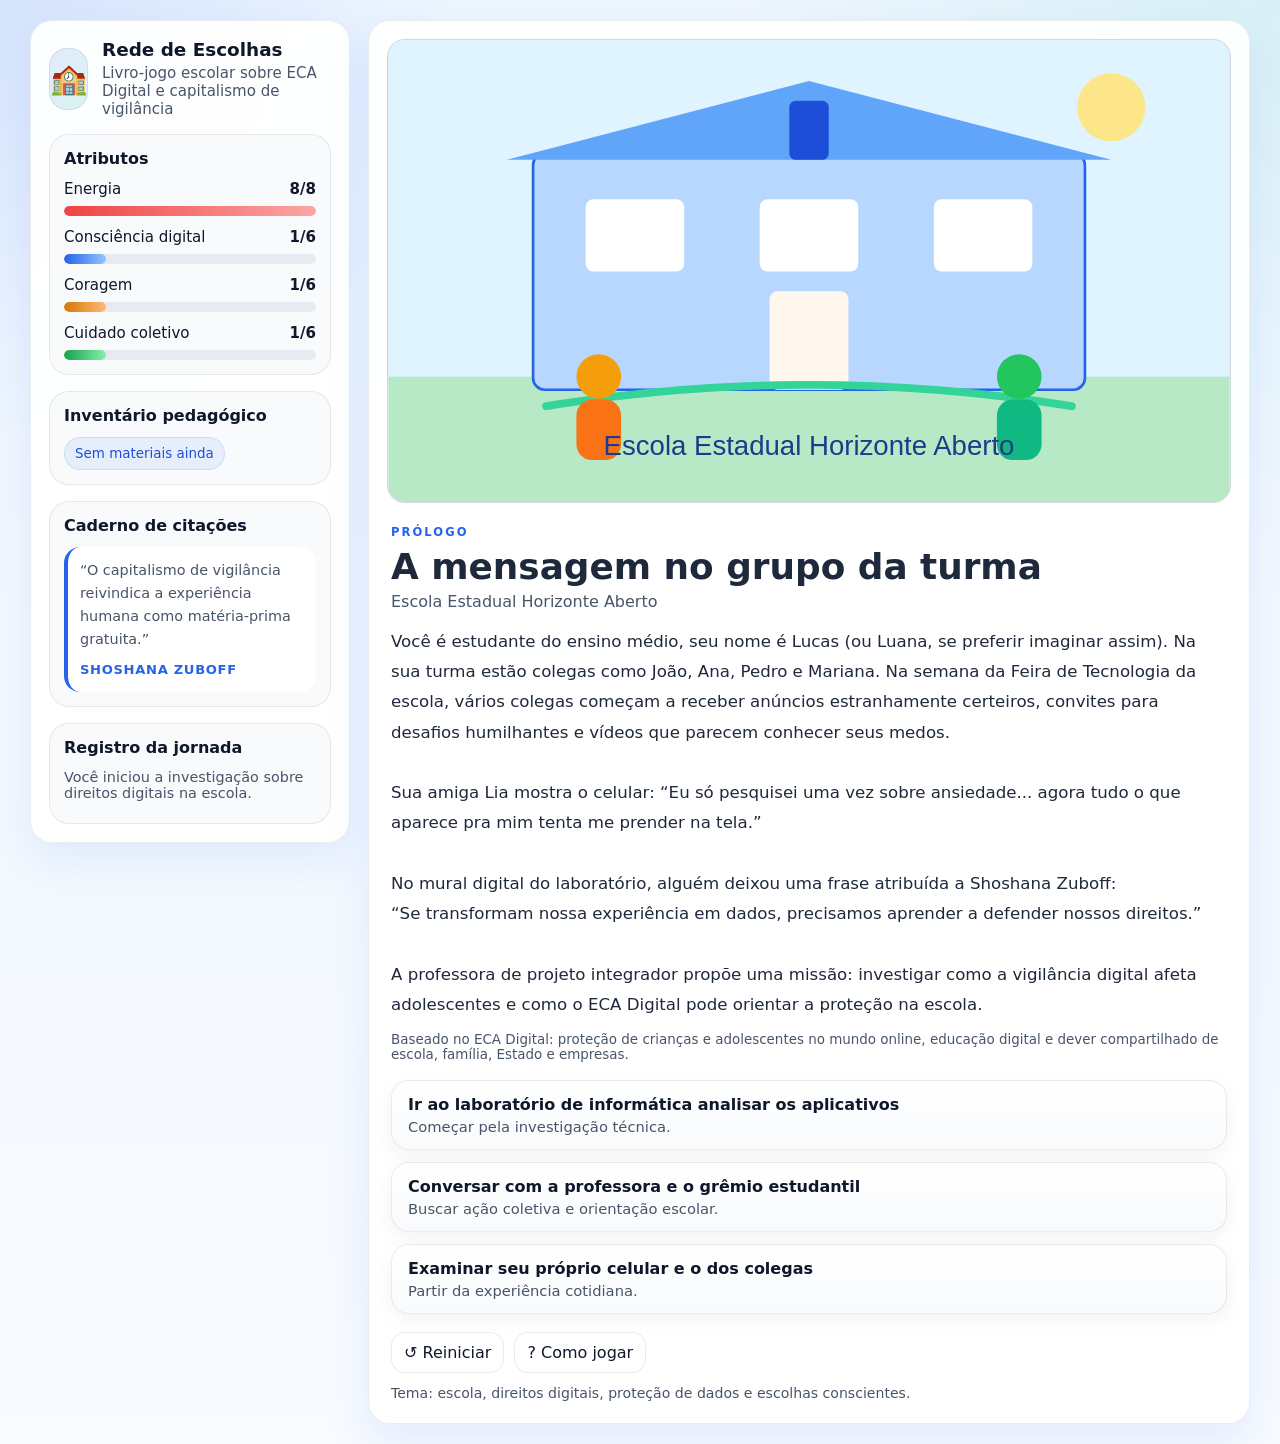
==== commit 56950d02: "Separação de responsabilidades" ====
--- a/index.html
+++ b/index.html
@@ -3,976 +3,120 @@
 <head>
   <meta charset="UTF-8" />
   <meta name="viewport" content="width=device-width, initial-scale=1.0" />
-  <title>Rede de Escolhas: RPG Escolar sobre ECA Digital</title>
-  <style>
-    :root {
-      --bg: #f4f8ff;
-      --panel: rgba(255, 255, 255, 0.92);
-      --panel-2: rgba(240, 249, 255, 0.95);
-      --text: #0f172a;
-      --muted: #475569;
-      --accent: #2563eb;
-      --accent-2: #14b8a6;
-      --danger: #ef4444;
-      --good: #16a34a;
-      --warn: #d97706;
-      --ink: #1e293b;
-      --shadow: 0 20px 60px rgba(37, 99, 235, 0.12);
-      --radius: 24px;
-    }
-
-    * { box-sizing: border-box; }
-    html, body { margin: 0; padding: 0; }
-    body {
-      font-family: Inter, system-ui, -apple-system, Segoe UI, Roboto, sans-serif;
-      background:
-        radial-gradient(circle at top left, rgba(37, 99, 235, 0.12), transparent 25%),
-        radial-gradient(circle at top right, rgba(20, 184, 166, 0.10), transparent 30%),
-        linear-gradient(180deg, #eef6ff 0%, #f8fbff 100%);
-      color: var(--text);
-      min-height: 100vh;
-    }
-
-    .shell {
-      width: min(1220px, calc(100% - 24px));
-      margin: 20px auto;
-      display: grid;
-      grid-template-columns: 330px 1fr;
-      gap: 18px;
-      align-items: start;
-    }
-
-    .card {
-      background: var(--panel);
-      border: 1px solid rgba(15, 23, 42, 0.08);
-      backdrop-filter: blur(14px);
-      border-radius: var(--radius);
-      box-shadow: var(--shadow);
-    }
-
-    aside {
-      position: sticky;
-      top: 20px;
-      padding: 18px;
-    }
-
-    .brand {
-      display: flex;
-      gap: 14px;
-      align-items: center;
-      margin-bottom: 18px;
-    }
-
-    .sigil {
-      width: 62px; height: 62px;
-      border-radius: 18px;
-      background: linear-gradient(135deg, rgba(37,99,235,.12), rgba(20,184,166,.14));
-      display: grid; place-items: center;
-      border: 1px solid rgba(15,23,42,.08);
-      font-size: 28px;
-    }
-
-    .brand h1 { margin: 0; font-size: 1.12rem; line-height: 1.15; color: var(--ink); }
-    .brand p { margin: 4px 0 0; color: var(--muted); font-size: .92rem; }
-
-    .stat {
-      margin: 12px 0;
-      padding: 12px 14px;
-      border-radius: 18px;
-      background: rgba(248,250,252,0.88);
-      border: 1px solid rgba(15,23,42,0.06);
-    }
-
-    .stat-top {
-      display: flex;
-      justify-content: space-between;
-      gap: 10px;
-      font-size: .95rem;
-      margin-bottom: 8px;
-      color: var(--ink);
-    }
-
-    .bar {
-      width: 100%;
-      height: 10px;
-      background: rgba(148,163,184,.18);
-      border-radius: 999px;
-      overflow: hidden;
-    }
-
-    .fill {
-      height: 100%;
-      border-radius: inherit;
-      transition: width .35s ease;
-    }
-
-    .life { background: linear-gradient(90deg, var(--danger), #fca5a5); }
-    .knowledge { background: linear-gradient(90deg, var(--accent), #93c5fd); }
-    .courage { background: linear-gradient(90deg, var(--warn), #fdba74); }
-    .empathy { background: linear-gradient(90deg, var(--good), #86efac); }
-
-    .inventory, .log, .quotes {
-      margin-top: 16px;
-      padding: 14px;
-      border-radius: 20px;
-      background: rgba(248,250,252,0.9);
-      border: 1px solid rgba(15,23,42,.06);
-    }
-
-    .inventory h3, .log h3, .quotes h3 { margin: 0 0 10px; font-size: 1rem; color: var(--ink); }
-
-    .chips { display: flex; flex-wrap: wrap; gap: 8px; }
-
-    .chip {
-      padding: 8px 10px;
-      border-radius: 999px;
-      background: rgba(37,99,235,.08);
-      color: #1d4ed8;
-      border: 1px solid rgba(37,99,235,.16);
-      font-size: .84rem;
-    }
-
-    .log ul { list-style: none; padding: 0; margin: 0; }
-    .log li {
-      color: var(--muted);
-      padding: 8px 0;
-      border-top: 1px dashed rgba(15,23,42,0.08);
-      font-size: .9rem;
-    }
-    .log li:first-child { border-top: 0; padding-top: 0; }
-
-    .quote-box {
-      font-size: .88rem;
-      line-height: 1.6;
-      color: var(--muted);
-      background: white;
-      border-radius: 16px;
-      padding: 12px;
-      border-left: 4px solid var(--accent);
-    }
-
-    .quote-box strong {
-      display: block;
-      color: var(--accent);
-      margin-top: 8px;
-      font-size: .82rem;
-      text-transform: uppercase;
-      letter-spacing: .06em;
-    }
-
-    main { padding: 18px; }
-
-    .hero {
-      position: relative;
-      overflow: hidden;
-      padding: 0;
-    }
-
-    .scene {
-      display: grid;
-      grid-template-columns: 1fr;
-      gap: 18px;
-    }
-
-    .story {
-      padding: 26px;
-      display: flex;
-      flex-direction: column;
-      gap: 16px;
-    }
-
-    .eyebrow {
-      color: var(--accent);
-      text-transform: uppercase;
-      letter-spacing: .18em;
-      font-weight: 700;
-      font-size: .72rem;
-    }
-
-    .title {
-      margin: 0;
-      font-size: clamp(1.8rem, 2.8vw, 3rem);
-      line-height: 1.02;
-      color: var(--ink);
-    }
-
-    .subtitle { margin: 0; color: var(--muted); font-size: 1rem; }
-
-    .art {
-      min-height: 380px;
-      background: linear-gradient(180deg, rgba(219, 234, 254, .9), rgba(204, 251, 241, .75));
-      border-left: 1px solid rgba(15,23,42,0.08);
-      display: grid;
-      place-items: center;
-      padding: 16px;
-    }
-
-    .art svg {
-      width: 100%;
-      height: auto;
-      max-width: 460px;
-      filter: drop-shadow(0 10px 24px rgba(15,23,42,.12));
-    }
-
-    .text {
-      font-size: 1.05rem;
-      line-height: 1.82;
-      color: var(--ink);
-      white-space: pre-line;
-    }
-
-    .choices {
-      display: grid;
-      gap: 12px;
-      margin-top: 8px;
-    }
-
-    button.choice, .small-btn {
-      width: 100%;
-      text-align: left;
-      border: 1px solid rgba(15,23,42,.08);
-      border-radius: 18px;
-      color: var(--ink);
-      background: linear-gradient(180deg, rgba(255,255,255,.95), rgba(248,250,252,.95));
-      padding: 14px 16px;
-      cursor: pointer;
-      transition: transform .16s ease, border-color .2s ease, background .2s ease, box-shadow .2s ease;
-      font: inherit;
-      box-shadow: 0 6px 20px rgba(15,23,42,.05);
-    }
-
-    button.choice:hover, .small-btn:hover {
-      transform: translateY(-1px);
-      border-color: rgba(37,99,235,.35);
-      background: linear-gradient(180deg, rgba(239,246,255,1), rgba(240,253,250,1));
-      box-shadow: 0 10px 28px rgba(37,99,235,.08);
-    }
-
-    .choice-title { display: block; font-weight: 700; margin-bottom: 4px; }
-    .choice-desc { display: block; color: var(--muted); font-size: .92rem; }
-
-    .toolbar {
-      display: flex;
-      gap: 10px;
-      flex-wrap: wrap;
-      margin-top: 6px;
-    }
-
-    .small-btn {
-      width: auto;
-      padding: 10px 12px;
-      border-radius: 14px;
-      text-align: center;
-    }
-
-    .footer-note {
-      margin-top: 10px;
-      color: var(--muted);
-      font-size: .88rem;
-    }
-
-    .ending {
-      padding: 16px;
-      border-radius: 18px;
-      background: rgba(219,234,254,.7);
-      border: 1px solid rgba(37,99,235,.18);
-    }
-
-    .mini-ref {
-      margin-top: 8px;
-      font-size: .83rem;
-      color: var(--muted);
-    }
-
-    @media (max-width: 980px) {
-      .shell { grid-template-columns: 1fr; }
-      aside { position: static; }
-      .scene { grid-template-columns: 1fr; }
-      .art { min-height: 260px; border-left: 0; border-top: 1px solid rgba(15,23,42,0.08); }
-    }
-  </style>
+  <title>Rede de Escolhas</title>
+  <link rel="stylesheet" href="styles.css" />
 </head>
 <body>
   <!--
   OBJETIVO:
-  Desenvolver a consciência crítica de adolescentes sobre o uso das tecnologias digitais, promovendo a compreensão dos conceitos de capitalismo de vigilância (Shoshana Zuboff) e dos direitos previstos no ECA Digital. O jogo busca estimular a tomada de decisões éticas, a autonomia digital e a capacidade de reconhecer práticas de coleta, análise e manipulação de dados.
+  Desenvolver a consciência crítica de adolescentes sobre o uso das tecnologias digitais,
+  promovendo a compreensão dos conceitos de capitalismo de vigilância (Shoshana Zuboff)
+  e dos direitos previstos no ECA Digital.
 
   DESCRIÇÃO:
-  "Rede de Escolhas" é um livro-jogo interativo em formato RPG ambientado no contexto escolar brasileiro. O jogador assume o papel de um estudante que investiga como aplicativos e plataformas digitais influenciam o comportamento dos jovens. Ao longo da narrativa, o jogador toma decisões que impactam atributos como Consciência Digital, Coragem e Cuidado Coletivo.
-  
-  O jogo integra conceitos do capitalismo de vigilância, como coleta massiva de dados, previsão comportamental e modulação de comportamento, articulando-os com situações reais vivenciadas por adolescentes (cyberbullying, exposição, vício em telas, publicidade direcionada).
-  
-  Além disso, o jogo incorpora princípios do ECA Digital, abordando proteção de dados, direitos digitais, papel da escola, família e sociedade, e estratégias de prevenção e enfrentamento de riscos online.
+  "Rede de Escolhas" é um livro-jogo interativo em formato RPG ambientado no contexto
+  escolar brasileiro. O jogador assume o papel de um estudante que investiga como
+  aplicativos e plataformas digitais influenciam o comportamento dos jovens.
 
   PÚBLICO-ALVO:
-  Adolescentes do Ensino Fundamental II (anos finais) e Ensino Médio (aproximadamente 12 a 18 anos), especialmente estudantes de escolas públicas brasileiras.
-  
-  O jogo também pode ser utilizado por professores como recurso didático em disciplinas como:
-  - Informática na Educação
-  - Projeto de Vida
-  - Sociologia
-  - Filosofia
-  - Educação Digital
-  
-  Indicado para atividades pedagógicas que envolvam:
-  - letramento digital crítico
-  - cidadania digital
-  - discussão ética sobre tecnologia
-  - prevenção de riscos no ambiente online
+  Adolescentes do Ensino Fundamental II (anos finais) e Ensino Médio
+  (aproximadamente 12 a 18 anos).
   -->
-  <div class="shell">
-    <aside class="card">
-      <div class="brand">
-        <div class="sigil">🏫</div>
+
+  <div class="app-shell">
+    <aside class="sidebar card">
+      <header class="brand">
+        <div class="brand__icon">🏫</div>
         <div>
           <h1>Rede de Escolhas</h1>
-          <p>Livro-jogo escolar sobre ECA Digital e vigilância</p>
+          <p>Livro-jogo escolar sobre ECA Digital e capitalismo de vigilância</p>
         </div>
-      </div>
+      </header>
 
-      <div class="stat">
-        <div class="stat-top"><span>Energia</span><strong id="lifeValue">8/8</strong></div>
-        <div class="bar"><div class="fill life" id="lifeBar"></div></div>
-      </div>
+      <section class="panel">
+        <h2 class="panel__title">Atributos</h2>
 
-      <div class="stat">
-        <div class="stat-top"><span>Consciência digital</span><strong id="knowledgeValue">1/6</strong></div>
-        <div class="bar"><div class="fill knowledge" id="knowledgeBar"></div></div>
-      </div>
+        <div class="stat">
+          <div class="stat__top">
+            <span>Energia</span>
+            <strong id="lifeValue">8/8</strong>
+          </div>
+          <div class="bar"><div class="bar__fill bar__fill--life" id="lifeBar"></div></div>
+        </div>
 
-      <div class="stat">
-        <div class="stat-top"><span>Coragem</span><strong id="courageValue">1/6</strong></div>
-        <div class="bar"><div class="fill courage" id="courageBar"></div></div>
-      </div>
+        <div class="stat">
+          <div class="stat__top">
+            <span>Consciência digital</span>
+            <strong id="knowledgeValue">1/6</strong>
+          </div>
+          <div class="bar"><div class="bar__fill bar__fill--knowledge" id="knowledgeBar"></div></div>
+        </div>
 
-      <div class="stat">
-        <div class="stat-top"><span>Cuidado coletivo</span><strong id="empathyValue">1/6</strong></div>
-        <div class="bar"><div class="fill empathy" id="empathyBar"></div></div>
-      </div>
+        <div class="stat">
+          <div class="stat__top">
+            <span>Coragem</span>
+            <strong id="courageValue">1/6</strong>
+          </div>
+          <div class="bar"><div class="bar__fill bar__fill--courage" id="courageBar"></div></div>
+        </div>
 
-      <div class="inventory">
-        <h3>Inventário pedagógico</h3>
+        <div class="stat">
+          <div class="stat__top">
+            <span>Cuidado coletivo</span>
+            <strong id="empathyValue">1/6</strong>
+          </div>
+          <div class="bar"><div class="bar__fill bar__fill--empathy" id="empathyBar"></div></div>
+        </div>
+      </section>
+
+      <section class="panel">
+        <h2 class="panel__title">Inventário pedagógico</h2>
         <div class="chips" id="inventory"></div>
-      </div>
+      </section>
 
-      <div class="quotes">
-        <h3>Caderno de citações</h3>
-        <div class="quote-box" id="quoteBox">
+      <section class="panel">
+        <h2 class="panel__title">Caderno de citações</h2>
+        <blockquote class="quote-box" id="quoteBox">
           O capitalismo de vigilância reivindica a experiência humana como matéria-prima.
           <strong>Shoshana Zuboff</strong>
-        </div>
-      </div>
+        </blockquote>
+      </section>
 
-      <div class="log">
-        <h3>Registro da jornada</h3>
-        <ul id="journal"></ul>
-      </div>
+      <section class="panel">
+        <h2 class="panel__title">Registro da jornada</h2>
+        <ul class="journal" id="journal"></ul>
+      </section>
     </aside>
 
-    <main class="card hero">
-      <div class="scene">
-        <section class="art" id="artBox"></section>
-        <section class="story">
-          <div class="eyebrow" id="chapterLabel">Capítulo</div>
-          <h2 class="title" id="chapterTitle">...</h2>
-          <p class="subtitle" id="chapterSubtitle">...</p>
-          <div class="text" id="chapterText"></div>
-          <div class="mini-ref" id="chapterRef"></div>
-          <div class="ending" id="endingBox" style="display:none"></div>
-          <div class="choices" id="choices"></div>
-          <div class="toolbar">
-            <button class="small-btn" id="restartBtn">↺ Reiniciar</button>
-            <button class="small-btn" id="helpBtn">? Como jogar</button>
-          </div>
-          <div class="footer-note">Tema: escola, direitos digitais, proteção de dados e escolhas conscientes.</div>
-        </section>
-      </div>
-          <h2 class="title" id="chapterTitle">...</h2>
-          <p class="subtitle" id="chapterSubtitle">...</p>
-          <div class="text" id="chapterText"></div>
-          <div class="mini-ref" id="chapterRef"></div>
-          <div class="ending" id="endingBox" style="display:none"></div>
-          <div class="choices" id="choices"></div>
-          <div class="toolbar">
-            <button class="small-btn" id="restartBtn">↺ Reiniciar</button>
-            <button class="small-btn" id="helpBtn">? Como jogar</button>
-          </div>
-          <div class="footer-note">Tema: escola, direitos digitais, proteção de dados e escolhas conscientes.</div>
-        </section>
-        <section class="art" id="artBox"></section>
-      </div>
+    <main class="game card">
+      <section class="scene-media">
+        <img id="sceneImage" class="scene-media__image" src="images/school.svg" alt="Cena do capítulo" />
+      </section>
+
+      <section class="scene-content">
+        <div class="eyebrow" id="chapterLabel">Capítulo</div>
+        <h2 class="scene-title" id="chapterTitle">...</h2>
+        <p class="scene-subtitle" id="chapterSubtitle">...</p>
+
+        <article class="scene-text" id="chapterText"></article>
+        <p class="scene-ref" id="chapterRef"></p>
+
+        <section class="ending-box" id="endingBox" hidden></section>
+
+        <div class="choices" id="choices"></div>
+
+        <div class="toolbar">
+          <button class="toolbar__button" id="restartBtn" type="button">↺ Reiniciar</button>
+          <button class="toolbar__button" id="helpBtn" type="button">? Como jogar</button>
+        </div>
+
+        <p class="footer-note">
+          Tema: escola, direitos digitais, proteção de dados e escolhas conscientes.
+        </p>
+      </section>
     </main>
   </div>
 
-  <script>
-    const sceneArt = {
-      school: `
-        <svg viewBox="0 0 520 420" xmlns="http://www.w3.org/2000/svg" aria-label="Escola pública brasileira com internet e alunos">
-          <rect width="520" height="420" rx="28" fill="#e0f2fe"/>
-          <rect x="0" y="290" width="520" height="130" fill="#d1fae5"/>
-          <rect x="78" y="126" width="364" height="184" rx="12" fill="#bfdbfe" stroke="#2563eb" stroke-opacity=".25"/>
-          <rect x="110" y="154" width="82" height="62" rx="8" fill="#fff"/>
-          <rect x="218" y="154" width="82" height="62" rx="8" fill="#fff"/>
-          <rect x="326" y="154" width="82" height="62" rx="8" fill="#fff"/>
-          <rect x="220" y="236" width="80" height="74" rx="8" fill="#fff7ed"/>
-          <path d="M62 132 L260 48 L458 132" fill="#60a5fa"/>
-          <rect x="246" y="62" width="28" height="46" rx="6" fill="#1d4ed8"/>
-          <circle cx="418" cy="90" r="30" fill="#fde68a"/>
-          <g transform="translate(360,34)">
-            <ellipse cx="58" cy="58" rx="62" ry="34" fill="#dbeafe" opacity=".85"/>
-            <ellipse cx="58" cy="58" rx="42" ry="18" fill="#fff"/>
-            <circle cx="58" cy="58" r="12" fill="#2563eb"/>
-          </g>
-          <path d="M92 326 Q260 284 428 326" fill="none" stroke="#34d399" stroke-width="6" stroke-linecap="round"/>
-        </svg>`,
-      lab: `
-        <svg viewBox="0 0 520 420" xmlns="http://www.w3.org/2000/svg" aria-label="Laboratório escolar com computadores sendo utilizados por alunos">
-          <rect width="520" height="420" rx="28" fill="#f8fafc"/>
-          <rect x="48" y="82" width="424" height="246" rx="22" fill="#e2e8f0"/>
-          <rect x="84" y="120" width="112" height="76" rx="10" fill="#1e293b"/>
-          <rect x="204" y="120" width="112" height="76" rx="10" fill="#1e293b"/>
-          <rect x="324" y="120" width="112" height="76" rx="10" fill="#1e293b"/>
-          <rect x="102" y="204" width="76" height="10" rx="5" fill="#64748b"/>
-          <rect x="222" y="204" width="76" height="10" rx="5" fill="#64748b"/>
-          <rect x="342" y="204" width="76" height="10" rx="5" fill="#64748b"/>
-          <rect x="92" y="248" width="336" height="56" rx="14" fill="#cbd5e1"/>
-          <g transform="translate(352,238)">
-            <ellipse cx="68" cy="52" rx="70" ry="36" fill="#dbeafe"/>
-            <ellipse cx="68" cy="52" rx="50" ry="20" fill="#fff"/>
-            <circle cx="68" cy="52" r="12" fill="#2563eb"/>
-          </g>
-        </svg>`,
-      classroom: `
-        <svg viewBox="0 0 520 420" xmlns="http://www.w3.org/2000/svg" aria-label="Sala de aula">
-          <rect width="520" height="420" rx="28" fill="#fefce8"/>
-          <rect x="44" y="62" width="432" height="138" rx="16" fill="#dcfce7"/>
-          <rect x="78" y="92" width="364" height="84" rx="10" fill="#14532d"/>
-          <g fill="#fde68a">
-            <rect x="92" y="108" width="120" height="8" rx="4"/>
-            <rect x="92" y="126" width="94" height="8" rx="4"/>
-            <rect x="92" y="144" width="144" height="8" rx="4"/>
-          </g>
-          <rect x="90" y="244" width="110" height="56" rx="10" fill="#bfdbfe"/>
-          <rect x="206" y="244" width="110" height="56" rx="10" fill="#bfdbfe"/>
-          <rect x="322" y="244" width="110" height="56" rx="10" fill="#bfdbfe"/>
-          <rect x="90" y="314" width="110" height="28" rx="8" fill="#93c5fd"/>
-          <rect x="206" y="314" width="110" height="28" rx="8" fill="#93c5fd"/>
-          <rect x="322" y="314" width="110" height="28" rx="8" fill="#93c5fd"/>
-        </svg>`,
-      phone: `
-        <svg viewBox="0 0 520 420" xmlns="http://www.w3.org/2000/svg" aria-label="Celular com aplicativos e notificações influenciando o estudante">
-          <rect width="520" height="420" rx="28" fill="#e0f2fe"/>
-          <rect x="180" y="42" width="160" height="336" rx="28" fill="#1e293b"/>
-          <rect x="194" y="70" width="132" height="264" rx="16" fill="#e0f2fe"/>
-          <circle cx="260" cy="352" r="10" fill="#94a3b8"/>
-          <g>
-            <rect x="212" y="96" width="44" height="44" rx="12" fill="#60a5fa"/>
-            <rect x="264" y="96" width="44" height="44" rx="12" fill="#34d399"/>
-            <rect x="212" y="150" width="44" height="44" rx="12" fill="#fbbf24"/>
-            <rect x="264" y="150" width="44" height="44" rx="12" fill="#f472b6"/>
-          </g>
-          <g transform="translate(332,74)">
-            <ellipse cx="64" cy="44" rx="56" ry="28" fill="#dbeafe"/>
-            <ellipse cx="64" cy="44" rx="36" ry="16" fill="#fff"/>
-            <circle cx="64" cy="44" r="10" fill="#2563eb"/>
-          </g>
-        </svg>`,
-      assembly: `
-        <svg viewBox="0 0 520 420" xmlns="http://www.w3.org/2000/svg" aria-label="Assembleia escolar">
-          <rect width="520" height="420" rx="28" fill="#ecfdf5"/>
-          <circle cx="148" cy="150" r="42" fill="#60a5fa"/>
-          <circle cx="260" cy="128" r="46" fill="#34d399"/>
-          <circle cx="372" cy="150" r="42" fill="#f59e0b"/>
-          <rect x="108" y="198" width="80" height="116" rx="30" fill="#3b82f6"/>
-          <rect x="214" y="182" width="92" height="132" rx="32" fill="#10b981"/>
-          <rect x="332" y="198" width="80" height="116" rx="30" fill="#f97316"/>
-          <rect x="124" y="332" width="272" height="22" rx="11" fill="#86efac"/>
-        </svg>`,
-      sunrise: `
-        <svg viewBox="0 0 520 420" xmlns="http://www.w3.org/2000/svg" aria-label="Novo começo">
-          <defs>
-            <linearGradient id="sky2" x1="0" y1="0" x2="0" y2="1">
-              <stop offset="0%" stop-color="#dbeafe"/>
-              <stop offset="100%" stop-color="#dcfce7"/>
-            </linearGradient>
-          </defs>
-          <rect width="520" height="420" rx="28" fill="url(#sky2)"/>
-          <circle cx="260" cy="198" r="70" fill="#fde68a"/>
-          <path d="M0 306 Q130 254 260 306 T520 302 V420 H0 Z" fill="#86efac"/>
-          <path d="M76 328 Q260 284 444 328" fill="none" stroke="#16a34a" stroke-width="6" stroke-linecap="round"/>
-        </svg>`
-    };
-
-    const quotePool = {
-      intro: '“O capitalismo de vigilância reivindica a experiência humana como matéria-prima gratuita.”\n— Shoshana Zuboff',
-      lab: '“Não basta mais automatizar o fluxo de informação sobre nós; a meta agora é nos automatizar.”\n— Shoshana Zuboff',
-      school: '“Nós não somos os clientes do capitalismo de vigilância. Nós somos as fontes do superávit.”\n— Shoshana Zuboff',
-      power: '“Ele sabe tudo sobre nós, ao passo que suas operações são programadas para não serem conhecidas por nós.”\n— Shoshana Zuboff',
-      rights: '“O direito ao futuro é uma dimensão central da liberdade.”\n— Shoshana Zuboff'
-    };
-
-    const nodes = {
-      intro: {
-        label: 'Prólogo',
-        title: 'A mensagem no grupo da turma',
-        subtitle: 'Escola Estadual Horizonte Aberto',
-        art: 'school',
-        quoteKey: 'intro',
-        ref: 'Baseado no ECA Digital: proteção de crianças e adolescentes no mundo online, educação digital e dever compartilhado de escola, família, Estado e empresas.',
-        text: `Você é estudante do ensino médio, seu nome é Lucas (ou Luana, se preferir imaginar assim). Na sua turma estão colegas como João, Ana, Pedro e Mariana. Na semana da Feira de Tecnologia da escola, vários colegas começam a receber anúncios estranhamente certeiros, convites para desafios humilhantes e vídeos que parecem conhecer seus medos.
-
-Sua amiga Lia mostra o celular: “Eu só pesquisei uma vez sobre ansiedade... agora tudo o que aparece pra mim tenta me prender na tela.”
-
-No mural digital do laboratório, alguém deixou uma frase atribuída a Shoshana Zuboff:
-“Se transformam nossa experiência em dados, precisamos aprender a defender nossos direitos.”
-
-A professora de projeto integrador propõe uma missão: investigar como a vigilância digital afeta adolescentes e como o ECA Digital pode orientar a proteção na escola.`,
-        choices: [
-          { text: 'Ir ao laboratório de informática analisar os aplicativos', desc: 'Começar pela investigação técnica.', next: 'labInvestigation', effects: { knowledge: 1 }, journal: 'Você iniciou a apuração pelos rastros digitais.' },
-          { text: 'Conversar com a professora e o grêmio estudantil', desc: 'Buscar ação coletiva e orientação escolar.', next: 'assemblyTalk', effects: { empathy: 1 }, journal: 'Você escolheu agir em conjunto com a escola.' },
-          { text: 'Examinar seu próprio celular e o dos colegas', desc: 'Partir da experiência cotidiana.', next: 'phoneCheck', effects: { courage: 1 }, journal: 'Você decidiu observar a vigilância no cotidiano.' }
-        ]
-      },
-      labInvestigation: {
-        label: 'Capítulo 1',
-        title: 'Laboratório de informática',
-        subtitle: 'Quem coleta o quê?',
-        art: 'lab',
-        quoteKey: 'lab',
-        ref: 'ECA Digital: empresas devem proteger dados de crianças e adolescentes, não manipular consumo e adotar plataformas mais seguras.',
-        text: `No laboratório, a professora abre com a turma os termos de uso de três aplicativos populares. Vocês percebem pedidos excessivos de acesso: câmera, localização, microfone, contatos e tempo de uso.
-
-Em um painel da aula, surge uma discussão: se adolescentes usam redes, jogos e aplicativos todos os dias, quem responde quando esses sistemas exageram na coleta ou estimulam dependência?
-
-Você percebe que o problema não é apenas “usar tecnologia”, mas como a tecnologia foi desenhada para extrair atenção e dados — exatamente o que Shoshana Zuboff chama de capitalismo de vigilância: transformar tudo o que você faz em dados para prever e influenciar seu comportamento.`,
-        choices: [
-          { text: 'Mapear permissões abusivas e registrar evidências', desc: 'Ganhar material para a escola agir.', next: 'afterEvidence', effects: { knowledge: 1 }, item: 'Relatório de Permissões', journal: 'Você registrou provas sobre coleta excessiva.' },
-          { text: 'Pesquisar o que o ECA Digital diz sobre empresas e proteção', desc: 'Ligar prática e direito.', next: 'ecaStudy', effects: { knowledge: 1, empathy: 1 }, journal: 'Você conectou tecnologia com proteção jurídica.' },
-          { text: 'Ignorar os termos e focar só no que aparece na tela', desc: 'Entender os sintomas antes das causas.', next: 'attentionTrap', effects: { courage: 1 }, journal: 'Você preferiu analisar o efeito visível sobre os colegas.' }
-        ]
-      },
-      assemblyTalk: {
-        label: 'Capítulo 1',
-        title: 'Reunião com a professora e o grêmio',
-        subtitle: 'A escola como espaço de proteção',
-        art: 'assembly',
-        quoteKey: 'school',
-        ref: 'ECA Digital: a escola deve ensinar educação digital, orientar sobre riscos, combater cyberbullying e dialogar com as famílias.',
-        text: `Na sala multiuso, a professora lembra que a escola não pode se omitir diante dos riscos digitais. O grêmio conta casos de exposição indevida de fotos, perfis falsos e campanhas de humilhação em grupos fechados.
-
-Vocês concluem que a escola precisa mais do que regras punitivas: precisa de educação digital crítica, apoio às vítimas e debate sobre direitos.
-
-Lia diz: “Se os aplicativos ganham com nossa distração, a escola tem que ajudar a gente a recuperar atenção e autonomia.”`,
-        choices: [
-          { text: 'Organizar uma escuta com estudantes afetados', desc: 'Entender os impactos humanos.', next: 'listeningCircle', effects: { empathy: 1 }, item: 'Mapa de Relatos', journal: 'Você abriu espaço para ouvir quem sofre os impactos.' },
-          { text: 'Propor uma campanha de conscientização imediata', desc: 'Agir rápido com informação.', next: 'campaignBuild', effects: { courage: 1, empathy: 1 }, journal: 'Você sugeriu resposta educativa urgente.' },
-          { text: 'Voltar ao laboratório para reunir provas técnicas', desc: 'Combinar fala com evidência.', next: 'labInvestigation', effects: { knowledge: 1 }, journal: 'Você percebeu que denúncia precisa de base.' }
-        ]
-      },
-      phoneCheck: {
-        label: 'Capítulo 1',
-        title: 'Tela, notificações e rastros',
-        subtitle: 'O cotidiano como campo de investigação',
-        art: 'phone',
-        quoteKey: 'power',
-        ref: 'ECA Digital: riscos incluem cyberbullying, conteúdo impróprio, ansiedade, vício em telas e manipulação comportamental.',
-        text: `Você e seus colegas comparam as notificações recebidas em apenas uma manhã. Quase tudo parece desenhado para provocar reação rápida: medo de perder algo, urgência, curiosidade, comparação social.
-
-Lia percebe que após assistir a vídeos sobre aparência, surgem anúncios de produtos e conteúdos que pioram sua autoestima. Outro colega relata pressão em jogos parecidos com apostas.
-
-Fica claro que não se trata apenas de conteúdo: trata-se de arquitetura de influência.
-
-Pedro comenta: “Então a gente não é usuário... a gente é tipo o produto?”
-
-Você lembra de um conceito importante: no capitalismo de vigilância, os usuários não são clientes — são fontes de dados e lucro.`,
-        choices: [
-          { text: 'Registrar padrões de manipulação emocional', desc: 'Entender como a atenção é capturada.', next: 'attentionTrap', effects: { knowledge: 1 }, item: 'Diário de Notificações', journal: 'Você anotou os gatilhos que puxam comportamento.' },
-          { text: 'Levar os casos para a professora e o grêmio', desc: 'Transformar experiência em ação escolar.', next: 'assemblyTalk', effects: { empathy: 1 }, journal: 'Você decidiu não enfrentar isso sozinho.' },
-          { text: 'Pesquisar canais de ajuda e denúncia', desc: 'Aprender o que fazer em situações graves.', next: 'helpChannels', effects: { courage: 1, empathy: 1 }, journal: 'Você buscou caminhos concretos de proteção.' }
-        ]
-      },
-      ecaStudy: {
-        label: 'Capítulo 2',
-        title: 'Estudo do ECA Digital',
-        subtitle: 'Direitos não são detalhes',
-        art: 'classroom',
-        quoteKey: 'rights',
-        ref: 'ECA Digital: proteção integral, dever do poder público, responsabilidade das empresas, educação digital nas escolas e internet mais segura.',
-        text: `Durante a pesquisa, você encontra pontos decisivos: as empresas têm dever de cuidado; não devem usar dados para manipular consumo; devem proteger crianças e adolescentes por padrão; e a escola tem papel fundamental na educação digital.
-
-A turma percebe que o ECA Digital não trata apenas de proibir. Ele organiza responsabilidades e fortalece direitos.
-
-A professora resume: “Direito digital é também direito à dignidade, à segurança e ao desenvolvimento saudável.”`,
-        choices: [
-          { text: 'Preparar um guia escolar de direitos digitais', desc: 'Transformar estudo em material educativo.', next: 'campaignBuild', effects: { knowledge: 1, empathy: 1 }, item: 'Guia de Direitos', journal: 'Você converteu a lei em linguagem acessível.' },
-          { text: 'Cruzar o ECA Digital com os casos da escola', desc: 'Aplicar a lei a situações reais.', next: 'caseCrossing', effects: { knowledge: 1 }, journal: 'Você aproximou norma e realidade escolar.' }
-        ]
-      },
-      attentionTrap: {
-        label: 'Capítulo 2',
-        title: 'A armadilha da atenção',
-        subtitle: 'Quando o design quer decidir por você',
-        art: 'phone',
-        quoteKey: 'lab',
-        ref: 'Inspirado em Zuboff: produtos de predição e modificação comportamental; relacionado ao ECA Digital quanto à proteção contra manipulação e riscos à saúde mental.',
-        text: `Ao analisar a interface dos apps, você percebe uma sequência recorrente: notificação, curiosidade, clique, retenção, comparação, repetição.
-
-Não é coincidência. Os sistemas parecem aprender quando você está mais vulnerável e intensificam o estímulo exatamente ali.
-
-Você anota no caderno: “Se a plataforma mede nossa fragilidade para aumentar engajamento, isso fere a ideia de proteção integral.”
-
-Ana completa: “Então eles não querem só saber o que a gente faz... querem influenciar o que a gente vai fazer.”
-
-Isso é exatamente a lógica do capitalismo de vigilância: prever e modificar comportamento.`,
-        choices: [
-          { text: 'Transformar a análise em oficina para a turma', desc: 'Espalhar consciência digital.', next: 'campaignBuild', effects: { knowledge: 1, empathy: 1 }, journal: 'Você decidiu ensinar o que descobriu.' },
-          { text: 'Levar o problema à direção e pedir protocolo escolar', desc: 'Buscar resposta institucional.', next: 'schoolCouncil', effects: { courage: 1 }, journal: 'Você cobrou responsabilidade da escola.' },
-          { text: 'Cruzar os dados com relatos de cyberbullying', desc: 'Entender como influência e violência se conectam.', next: 'listeningCircle', effects: { empathy: 1 }, journal: 'Você percebeu que algoritmo e sofrimento social se cruzam.' }
-        ]
-      },
-      helpChannels: {
-        label: 'Capítulo 2',
-        title: 'Canais de ajuda e denúncia',
-        subtitle: 'Proteger também é saber onde recorrer',
-        art: 'classroom',
-        quoteKey: 'rights',
-        ref: 'ECA Digital: diante de humilhação, chantagem, ameaça, assédio ou exposição, é preciso buscar ajuda; também existem canais como Conselho Tutelar, Defensoria, Delegacia, Disque 100 e SaferNet.',
-        text: `Você descobre que situações de exposição, assédio, chantagem e ameaça no ambiente digital não devem ser tratadas como “brincadeira”.
-
-A professora orienta a turma a registrar evidências, não compartilhar conteúdos abusivos e procurar apoio adulto, institucional e, quando necessário, canais oficiais de denúncia.
-
-Esse conhecimento muda o clima da investigação: agora a escola não está apenas estudando um problema, está se preparando para proteger pessoas reais.`,
-        choices: [
-          { text: 'Criar um mural de ajuda segura para a escola', desc: 'Transformar informação em acolhimento.', next: 'campaignBuild', effects: { empathy: 1, courage: 1 }, item: 'Mural de Apoio', journal: 'Você ajudou a tornar a proteção visível.' },
-          { text: 'Levar os materiais para a reunião escolar', desc: 'Integrar prevenção e ação institucional.', next: 'schoolCouncil', effects: { knowledge: 1 }, journal: 'Você organizou respostas concretas para a escola.' }
-        ]
-      },
-      listeningCircle: {
-        label: 'Capítulo 2',
-        title: 'Roda de escuta',
-        subtitle: 'O dano digital tem rosto e nome',
-        art: 'assembly',
-        quoteKey: 'school',
-        ref: 'ECA Digital: cyberbullying é crime; escola e família devem dialogar e educar para o uso consciente da tecnologia.',
-        text: `Na roda de conversa, colegas relatam ansiedade, exposição de imagens, exclusão em grupos, medo de perder status social e sensação de que o celular nunca descansa.
-
-Você nota que o problema não é só técnico. É emocional, social e pedagógico.
-
-Lia diz algo que silencia a sala: “Quando o aplicativo parece me conhecer melhor que eu mesma, começo a duvidar do que realmente escolhi.”`,
-        choices: [
-          { text: 'Levar os relatos ao conselho escolar', desc: 'Fortalecer a resposta institucional.', next: 'schoolCouncil', effects: { empathy: 1 }, item: 'Dossiê de Relatos', journal: 'Você levou o sofrimento real para o centro da decisão.' },
-          { text: 'Transformar os relatos em campanha educativa', desc: 'Conscientizar sem expor ninguém.', next: 'campaignBuild', effects: { empathy: 1, knowledge: 1 }, journal: 'Você transformou escuta em ação educativa.' }
-        ]
-      },
-      afterEvidence: {
-        label: 'Capítulo 3',
-        title: 'As provas se acumulam',
-        subtitle: 'Dados, hábitos e previsões',
-        art: 'lab',
-        quoteKey: 'school',
-        ref: 'Inspirado em Zuboff: adolescentes não são clientes, mas fontes de dados; relacionado ao ECA Digital quanto ao dever das empresas e da escola em proteger.',
-        text: `Com relatórios, capturas de tela e anotações de uso, você percebe um padrão: coleta excessiva, sugestões direcionadas, retenção prolongada e vulnerabilidade juvenil explorada como recurso.
-
-A professora pede que a turma decida o próximo passo: produzir apenas um trabalho escolar, ou transformar a investigação em intervenção na comunidade escolar.
-
-Ela reforça: “Se vocês entenderam o capitalismo de vigilância, agora precisam decidir: vão só estudar ou vão agir sobre isso?”`,
-        choices: [
-          { text: 'Produzir uma apresentação crítica com base em Zuboff e ECA Digital', desc: 'Trabalhar argumento, teoria e direitos.', next: 'schoolCouncil', effects: { knowledge: 1 }, item: 'Apresentação Crítica', journal: 'Você consolidou teoria e prática em um material forte.' },
-          { text: 'Criar campanha educativa com linguagem juvenil', desc: 'Levar o debate a mais estudantes.', next: 'campaignBuild', effects: { empathy: 1, courage: 1 }, journal: 'Você transformou a pesquisa em mobilização.' }
-        ]
-      },
-      caseCrossing: {
-        label: 'Capítulo 3',
-        title: 'Cruzar lei e realidade',
-        subtitle: 'Quando a teoria encontra a escola',
-        art: 'classroom',
-        quoteKey: 'power',
-        ref: 'ECA Digital: publicidade direcionada, manipulação de consumo, proteção de dados, papel da escola e dever de plataformas mais seguras.',
-        text: `Vocês cruzam o texto do ECA Digital com situações vividas na escola: vídeos que incentivam comparação cruel, convites persistentes para compras, pressão em jogos e coleta invisível de dados.
-
-Mariana observa: “Tudo isso parece planejado pra prender a gente.”
-
-Você percebe que isso se conecta diretamente com o capitalismo de vigilância: dados são usados para prever e induzir decisões.
-
-A turma conclui que a educação digital precisa ser crítica: não basta ensinar a clicar, é preciso ensinar a perguntar quem lucra, como influencia e quais direitos estão em jogo.`,
-        choices: [
-          { text: 'Levar a análise ao conselho escolar', desc: 'Buscar políticas internas.', next: 'schoolCouncil', effects: { knowledge: 1, courage: 1 }, journal: 'Você levou diagnóstico e proposta para decisão coletiva.' },
-          { text: 'Transformar a análise em oficina aberta', desc: 'Fazer da escola um espaço de formação.', next: 'campaignBuild', effects: { empathy: 1 }, journal: 'Você escolheu formar em vez de apenas alertar.' }
-        ]
-      },
-      campaignBuild: {
-        label: 'Capítulo 4',
-        title: 'Campanha “Sua atenção tem valor”',
-        subtitle: 'A escola começa a reagir',
-        art: 'classroom',
-        quoteKey: 'intro',
-        ref: 'ECA Digital: educação digital nas escolas, orientação sobre riscos, proteção da imagem, combate ao cyberbullying e responsabilidade compartilhada.',
-        text: `Vocês criam cartazes, cards, podcasts curtos e rodas de conversa. O lema da campanha é simples: “Nem tudo que prende sua atenção merece sua confiança.”
-
-A ação cresce. Famílias começam a participar. Professores pedem materiais. Estudantes querem saber como revisar permissões, evitar exposição e reconhecer manipulação.
-
-Agora é hora de decidir o alcance da intervenção.`,
-        choices: [
-          { text: 'Levar a campanha ao conselho escolar para virar política permanente', desc: 'Mudança institucional.', next: 'schoolCouncil', effects: { courage: 1, empathy: 1 }, journal: 'Você buscou transformar campanha em compromisso da escola.' },
-          { text: 'Expandir a campanha para toda a comunidade', desc: 'Mais alcance, mais responsabilidade.', next: 'communityAction', effects: { empathy: 1 }, item: 'Kit Educativo', journal: 'Você ampliou a ação para além da sala de aula.' }
-        ]
-      },
-      schoolCouncil: {
-        label: 'Capítulo 5',
-        title: 'Conselho escolar extraordinário',
-        subtitle: 'Decidir como a escola vai proteger',
-        art: 'assembly',
-        quoteKey: 'rights',
-        ref: 'ECA Digital: a escola deve educar, orientar, dialogar com famílias e criar regras claras; empresas e poder público também têm deveres.',
-        text: `No conselho escolar, direção, professores, estudantes e famílias analisam suas descobertas. Há debate intenso.
-
-Alguns querem apenas proibir celulares. Outros defendem que proibir sem educar não resolve. Você precisa ajudar a construir a decisão final.
-
-A professora sussurra: “Escolha um caminho que proteja sem silenciar, que eduque sem simplificar.”`,
-        dynamicChoices: (state) => {
-          const choices = [];
-          choices.push({ text: 'Propor política escolar de educação digital crítica', desc: 'Exige consciência digital e cuidado coletivo.', next: 'finalAwakening', check: (s) => s.knowledge >= 4 && s.empathy >= 4, failNext: 'finalPartial', journal: 'Você propôs uma proteção baseada em direitos e formação.' });
-          choices.push({ text: 'Defender só uma proibição rígida do uso', desc: 'Resposta rápida, porém limitada.', next: 'finalRestriction', effects: { courage: 1 }, journal: 'Você apoiou uma solução imediata e restritiva.' });
-          if (state.items.includes('Mural de Apoio') || state.items.includes('Guia de Direitos') || state.items.includes('Kit Educativo')) {
-            choices.push({ text: 'Apresentar materiais e plano de ação com acolhimento', desc: 'Transformar a escola em rede de proteção.', next: 'finalProtection', effects: { empathy: 1 }, journal: 'Você apresentou soluções concretas e pedagógicas.' });
-          }
-          return choices;
-        }
-      },
-      communityAction: {
-        label: 'Capítulo 5',
-        title: 'A comunidade entra no debate',
-        subtitle: 'Família, escola e direitos digitais',
-        art: 'school',
-        quoteKey: 'school',
-        ref: 'ECA Digital: família, escola, sociedade, Estado e empresas compartilham o dever de proteção.',
-        text: `Na reunião ampliada, responsáveis admitem dúvidas: quando dar celular? como orientar sem vigiar excessivamente? como proteger a imagem dos filhos? como reagir a chantagem, cyberbullying e exposição?
-
-Você percebe que a melhor resposta não é o pânico, mas uma cultura de proteção, diálogo e uso consciente.`,
-        choices: [
-          { text: 'Levar a proposta comunitária ao conselho escolar', desc: 'Consolidar a mudança.', next: 'schoolCouncil', effects: { empathy: 1, knowledge: 1 }, journal: 'Você levou a voz da comunidade para a decisão final.' },
-          { text: 'Criar um pacto digital da escola', desc: 'Compromisso coletivo e permanente.', next: 'finalProtection', check: (s) => s.empathy >= 4, failNext: 'finalPartial', journal: 'Você ajudou a formular um pacto de convivência digital.' }
-        ]
-      },
-      finalAwakening: {
-        label: 'Final',
-        title: 'Escola que ensina a escolher',
-        subtitle: 'Final verdadeiro',
-        art: 'sunrise',
-        ending: `O conselho aprova uma política escolar de educação digital crítica. A escola passa a trabalhar proteção de dados, cyberbullying, saúde mental, exposição de imagem, publicidade direcionada e responsabilidade das plataformas.
-
-Celulares deixam de ser tratados apenas como problema disciplinar e passam a ser tema de formação ética, cidadã e tecnológica.
-
-A comunidade aprende que proteger adolescentes no digital não significa isolá-los do mundo, mas equipá-los para reconhecer manipulação, defender direitos e agir em coletivo.
-
-Sua investigação vira referência na escola. Vocês não venceram a internet. Fizeram algo mais importante: ensinaram a turma a não ser conduzida em silêncio.`,
-        score: 'Final verdadeiro: você articulou teoria, direitos e ação pedagógica duradoura.'
-      },
-      finalProtection: {
-        label: 'Final',
-        title: 'Rede de proteção em movimento',
-        subtitle: 'Final de cuidado coletivo',
-        art: 'assembly',
-        ending: `A escola cria um pacto digital com estudantes, famílias e professores. Há mural de apoio, oficinas, protocolos de acolhimento e atividades permanentes sobre direitos digitais.
-
-Casos de humilhação e exposição passam a ser tratados com seriedade, escuta e encaminhamento adequado.
-
-Talvez nem tudo mude de uma vez, mas agora ninguém está sozinho. A proteção deixa de ser discurso e vira prática cotidiana.`,
-        score: 'Final de cuidado coletivo: você fortaleceu a escola como comunidade protetora.'
-      },
-      finalRestriction: {
-        label: 'Final',
-        title: 'Silêncio nas mochilas, problema nas telas',
-        subtitle: 'Final de solução incompleta',
-        art: 'classroom',
-        ending: `O conselho decide por uma proibição rígida. Nos primeiros dias, parece funcionar: há menos distração em sala. Mas logo fica evidente que os problemas continuam fora dos muros e sem mediação crítica.
-
-Sem educação digital consistente, muitos estudantes seguem vulneráveis à manipulação, ao cyberbullying e à coleta abusiva de dados.
-
-Você percebe que restringir pode até conter sintomas, mas não ensina autonomia.`,
-        score: 'Final de solução incompleta: houve resposta, mas faltou formação crítica.'
-      },
-      finalPartial: {
-        label: 'Final',
-        title: 'Uma fissura importante',
-        subtitle: 'Final intermediário',
-        art: 'sunrise',
-        ending: `A escola reconhece o problema, mas adota apenas medidas pontuais. Sua apresentação provoca debate, porém ainda falta continuidade.
-
-Mesmo assim, algo mudou: estudantes começaram a fazer perguntas melhores, professores passaram a observar novos sinais e famílias entenderam que a proteção digital precisa ser compartilhada.
-
-Nem toda transformação nasce pronta. Às vezes, ela começa como pergunta incômoda.`,
-        score: 'Final intermediário: você abriu o debate, mas a mudança ainda precisa amadurecer.'
-      }
-    };
-
-    const initialState = () => ({
-      life: 8,
-      maxLife: 8,
-      knowledge: 1,
-      courage: 1,
-      empathy: 1,
-      maxStat: 6,
-      items: [],
-      journal: ['Você iniciou a investigação sobre direitos digitais na escola.'],
-      current: 'intro'
-    });
-
-    let state = initialState();
-
-    const refs = {
-      chapterLabel: document.getElementById('chapterLabel'),
-      chapterTitle: document.getElementById('chapterTitle'),
-      chapterSubtitle: document.getElementById('chapterSubtitle'),
-      chapterText: document.getElementById('chapterText'),
-      chapterRef: document.getElementById('chapterRef'),
-      choices: document.getElementById('choices'),
-      artBox: document.getElementById('artBox'),
-      inventory: document.getElementById('inventory'),
-      journal: document.getElementById('journal'),
-      quoteBox: document.getElementById('quoteBox'),
-      lifeValue: document.getElementById('lifeValue'),
-      knowledgeValue: document.getElementById('knowledgeValue'),
-      courageValue: document.getElementById('courageValue'),
-      empathyValue: document.getElementById('empathyValue'),
-      lifeBar: document.getElementById('lifeBar'),
-      knowledgeBar: document.getElementById('knowledgeBar'),
-      courageBar: document.getElementById('courageBar'),
-      empathyBar: document.getElementById('empathyBar'),
-      endingBox: document.getElementById('endingBox')
-    };
-
-    function clamp(value, min, max) { return Math.max(min, Math.min(max, value)); }
-
-    function addItem(item) {
-      if (item && !state.items.includes(item)) state.items.push(item);
-    }
-
-    function applyEffects(effects = {}) {
-      state.life = clamp(state.life + (effects.life || 0), 0, state.maxLife);
-      state.knowledge = clamp(state.knowledge + (effects.knowledge || 0), 0, state.maxStat);
-      state.courage = clamp(state.courage + (effects.courage || 0), 0, state.maxStat);
-      state.empathy = clamp(state.empathy + (effects.empathy || 0), 0, state.maxStat);
-    }
-
-    function updateStats() {
-      refs.lifeValue.textContent = `${state.life}/${state.maxLife}`;
-      refs.knowledgeValue.textContent = `${state.knowledge}/${state.maxStat}`;
-      refs.courageValue.textContent = `${state.courage}/${state.maxStat}`;
-      refs.empathyValue.textContent = `${state.empathy}/${state.maxStat}`;
-      refs.lifeBar.style.width = `${(state.life / state.maxLife) * 100}%`;
-      refs.knowledgeBar.style.width = `${(state.knowledge / state.maxStat) * 100}%`;
-      refs.courageBar.style.width = `${(state.courage / state.maxStat) * 100}%`;
-      refs.empathyBar.style.width = `${(state.empathy / state.maxStat) * 100}%`;
-    }
-
-    function updateInventory() {
-      refs.inventory.innerHTML = '';
-      if (!state.items.length) {
-        refs.inventory.innerHTML = '<span class="chip">Sem materiais ainda</span>';
-        return;
-      }
-      state.items.forEach(item => {
-        const span = document.createElement('span');
-        span.className = 'chip';
-        span.textContent = item;
-        refs.inventory.appendChild(span);
-      });
-    }
-
-    function updateJournal() {
-      refs.journal.innerHTML = '';
-      [...state.journal].slice(-6).reverse().forEach(entry => {
-        const li = document.createElement('li');
-        li.textContent = entry;
-        refs.journal.appendChild(li);
-      });
-    }
-
-    function updateQuote(node) {
-      const text = quotePool[node.quoteKey] || quotePool.intro;
-      refs.quoteBox.innerHTML = text.replace('\n', '<br><strong>').replace('— Shoshana Zuboff', 'Shoshana Zuboff</strong>');
-      if (!text.includes('—')) {
-        refs.quoteBox.innerHTML = `${text}<strong>Shoshana Zuboff</strong>`;
-      }
-    }
-
-    function choose(option) {
-      if (option.requireItem && !state.items.includes(option.requireItem)) {
-        alert(`Você precisa do item: ${option.requireItem}`);
-        return;
-      }
-
-      if (option.check && !option.check(state)) {
-        state.journal.push('A proposta ainda precisava de mais preparo coletivo ou repertório crítico.');
-        state.current = option.failNext || 'finalPartial';
-        render();
-        return;
-      }
-
-      applyEffects(option.effects);
-      addItem(option.item);
-      if (option.journal) state.journal.push(option.journal);
-
-      if (state.life <= 0) {
-        state.current = 'finalPartial';
-      } else {
-        state.current = option.next;
-      }
-      render();
-    }
-
-    function renderChoices(node) {
-      refs.choices.innerHTML = '';
-      const choices = node.dynamicChoices ? node.dynamicChoices(state) : (node.choices || []);
-      choices.forEach(option => {
-        if (option.visible && !option.visible(state)) return;
-        const btn = document.createElement('button');
-        btn.className = 'choice';
-        btn.innerHTML = `<span class="choice-title">${option.text}</span><span class="choice-desc">${option.desc || ''}</span>`;
-        btn.addEventListener('click', () => choose(option));
-        refs.choices.appendChild(btn);
-      });
-    }
-
-    function render() {
-      const node = nodes[state.current];
-      refs.chapterLabel.textContent = node.label;
-      refs.chapterTitle.textContent = node.title;
-      refs.chapterSubtitle.textContent = node.subtitle || '';
-      refs.chapterText.textContent = node.text || '';
-      refs.chapterRef.textContent = node.ref || '';
-      refs.artBox.innerHTML = sceneArt[node.art] || '';
-      updateQuote(node);
-
-      refs.endingBox.style.display = node.ending ? 'block' : 'none';
-      refs.endingBox.innerHTML = node.ending ? `<div style="white-space:pre-line; line-height:1.8">${node.ending}</div><div style="margin-top:10px; color:#2563eb; font-weight:700">${node.score || ''}</div>` : '';
-
-      renderChoices(node);
-      if (node.ending) {
-        const restart = document.createElement('button');
-        restart.className = 'choice';
-        restart.innerHTML = '<span class="choice-title">Jogar novamente</span><span class="choice-desc">Explorar outro caminho na escola e descobrir outro final.</span>';
-        restart.addEventListener('click', resetGame);
-        refs.choices.appendChild(restart);
-      }
-
-      updateStats();
-      updateInventory();
-      updateJournal();
-    }
-
-    function resetGame() {
-      state = initialState();
-      render();
-    }
-
-    document.getElementById('restartBtn').addEventListener('click', resetGame);
-    document.getElementById('helpBtn').addEventListener('click', () => {
-      alert('Como jogar:\n\n1. Leia a situação escolar apresentada.\n2. Faça escolhas.\n3. Suas decisões alteram Consciência Digital, Coragem e Cuidado Coletivo.\n4. Alguns finais exigem mais preparo teórico, empatia e materiais produzidos na jornada.\n5. O jogo foi inspirado no ECA Digital e em ideias de Shoshana Zuboff sobre capitalismo de vigilância.');
-    });
-
-    render();
-  </script>
+  <script src="script.js"></script>
 </body>
 </html>
--- a/styles.css
+++ b/styles.css
@@ -0,0 +1,358 @@
+:root {
+  --bg: #f4f8ff;
+  --surface: rgba(255, 255, 255, 0.94);
+  --surface-2: #f8fbff;
+  --text: #0f172a;
+  --muted: #475569;
+  --primary: #2563eb;
+  --secondary: #14b8a6;
+  --danger: #ef4444;
+  --warning: #d97706;
+  --success: #16a34a;
+  --border: rgba(15, 23, 42, 0.08);
+  --shadow: 0 18px 44px rgba(37, 99, 235, 0.10);
+  --radius: 22px;
+  --radius-sm: 16px;
+}
+
+* {
+  box-sizing: border-box;
+}
+
+html,
+body {
+  margin: 0;
+  padding: 0;
+}
+
+body {
+  min-height: 100vh;
+  font-family: Inter, system-ui, -apple-system, Segoe UI, Roboto, sans-serif;
+  color: var(--text);
+  background:
+    radial-gradient(circle at top left, rgba(37, 99, 235, 0.12), transparent 24%),
+    radial-gradient(circle at top right, rgba(20, 184, 166, 0.10), transparent 28%),
+    linear-gradient(180deg, #eef6ff 0%, #f8fbff 100%);
+}
+
+img {
+  max-width: 100%;
+  display: block;
+}
+
+button {
+  font: inherit;
+}
+
+.app-shell {
+  width: min(1220px, calc(100% - 24px));
+  margin: 20px auto;
+  display: grid;
+  grid-template-columns: 320px minmax(0, 1fr);
+  gap: 18px;
+  align-items: start;
+}
+
+.card {
+  background: var(--surface);
+  border: 1px solid var(--border);
+  border-radius: var(--radius);
+  box-shadow: var(--shadow);
+  backdrop-filter: blur(10px);
+}
+
+.sidebar {
+  position: sticky;
+  top: 20px;
+  padding: 18px;
+  display: grid;
+  gap: 16px;
+}
+
+.brand {
+  display: flex;
+  align-items: center;
+  gap: 14px;
+}
+
+.brand__icon {
+  width: 62px;
+  height: 62px;
+  display: grid;
+  place-items: center;
+  border-radius: 18px;
+  font-size: 30px;
+  background: linear-gradient(135deg, rgba(37, 99, 235, .12), rgba(20, 184, 166, .16));
+  border: 1px solid var(--border);
+}
+
+.brand h1 {
+  margin: 0;
+  font-size: 1.15rem;
+  line-height: 1.15;
+}
+
+.brand p {
+  margin: 4px 0 0;
+  color: var(--muted);
+  font-size: .94rem;
+}
+
+.panel {
+  padding: 14px;
+  border-radius: 20px;
+  background: rgba(248, 250, 252, 0.92);
+  border: 1px solid var(--border);
+}
+
+.panel__title {
+  margin: 0 0 12px;
+  font-size: 1rem;
+}
+
+.stat + .stat {
+  margin-top: 12px;
+}
+
+.stat__top {
+  display: flex;
+  justify-content: space-between;
+  gap: 12px;
+  margin-bottom: 8px;
+  font-size: .94rem;
+}
+
+.bar {
+  height: 10px;
+  background: rgba(148, 163, 184, .18);
+  border-radius: 999px;
+  overflow: hidden;
+}
+
+.bar__fill {
+  height: 100%;
+  border-radius: inherit;
+  transition: width .25s ease;
+}
+
+.bar__fill--life { background: linear-gradient(90deg, var(--danger), #fca5a5); }
+.bar__fill--knowledge { background: linear-gradient(90deg, var(--primary), #93c5fd); }
+.bar__fill--courage { background: linear-gradient(90deg, var(--warning), #fdba74); }
+.bar__fill--empathy { background: linear-gradient(90deg, var(--success), #86efac); }
+
+.chips {
+  display: flex;
+  flex-wrap: wrap;
+  gap: 8px;
+}
+
+.chip {
+  padding: 8px 10px;
+  border-radius: 999px;
+  background: rgba(37, 99, 235, 0.08);
+  border: 1px solid rgba(37, 99, 235, 0.14);
+  color: #1d4ed8;
+  font-size: .84rem;
+}
+
+.quote-box {
+  margin: 0;
+  padding: 12px;
+  background: white;
+  border-left: 4px solid var(--primary);
+  border-radius: var(--radius-sm);
+  color: var(--muted);
+  line-height: 1.6;
+  font-size: .9rem;
+}
+
+.quote-box strong {
+  display: block;
+  margin-top: 8px;
+  color: var(--primary);
+  font-size: .82rem;
+  text-transform: uppercase;
+  letter-spacing: .05em;
+}
+
+.journal {
+  margin: 0;
+  padding: 0;
+  list-style: none;
+}
+
+.journal li {
+  padding: 8px 0;
+  color: var(--muted);
+  border-top: 1px dashed rgba(15, 23, 42, 0.08);
+  font-size: .9rem;
+}
+
+.journal li:first-child {
+  border-top: 0;
+  padding-top: 0;
+}
+
+.game {
+  overflow: hidden;
+}
+
+.scene-media {
+  padding: 18px 18px 0;
+}
+
+.scene-media__image {
+  width: 100%;
+  aspect-ratio: 16 / 8.8;
+  object-fit: cover;
+  border-radius: 18px;
+  border: 1px solid var(--border);
+  background: #e2e8f0;
+}
+
+.scene-content {
+  padding: 22px;
+}
+
+.eyebrow {
+  color: var(--primary);
+  text-transform: uppercase;
+  letter-spacing: .18em;
+  font-size: .72rem;
+  font-weight: 700;
+}
+
+.scene-title {
+  margin: 10px 0 6px;
+  color: #1e293b;
+  font-size: clamp(1.8rem, 2.8vw, 3rem);
+  line-height: 1.02;
+}
+
+.scene-subtitle {
+  margin: 0 0 16px;
+  color: var(--muted);
+  font-size: 1rem;
+}
+
+.scene-text {
+  color: #1e293b;
+  line-height: 1.82;
+  font-size: 1.04rem;
+  white-space: pre-line;
+}
+
+.scene-ref {
+  margin: 12px 0 0;
+  color: var(--muted);
+  font-size: .84rem;
+}
+
+.ending-box {
+  margin-top: 16px;
+  padding: 16px;
+  background: rgba(219, 234, 254, 0.72);
+  border: 1px solid rgba(37, 99, 235, 0.16);
+  border-radius: 18px;
+  line-height: 1.8;
+}
+
+.choices {
+  display: grid;
+  gap: 12px;
+  margin-top: 18px;
+}
+
+.choice {
+  width: 100%;
+  text-align: left;
+  padding: 14px 16px;
+  border-radius: 18px;
+  border: 1px solid rgba(15, 23, 42, 0.08);
+  color: var(--text);
+  background: linear-gradient(180deg, rgba(255,255,255,.95), rgba(248,250,252,.95));
+  box-shadow: 0 6px 20px rgba(15, 23, 42, .05);
+  cursor: pointer;
+  transition: transform .16s ease, border-color .2s ease, box-shadow .2s ease, background .2s ease;
+}
+
+.choice:hover {
+  transform: translateY(-1px);
+  border-color: rgba(37, 99, 235, .35);
+  box-shadow: 0 10px 28px rgba(37, 99, 235, .08);
+  background: linear-gradient(180deg, #eff6ff, #f0fdfa);
+}
+
+.choice__title {
+  display: block;
+  font-weight: 700;
+  margin-bottom: 4px;
+}
+
+.choice__desc {
+  display: block;
+  color: var(--muted);
+  font-size: .92rem;
+}
+
+.toolbar {
+  display: flex;
+  flex-wrap: wrap;
+  gap: 10px;
+  margin-top: 18px;
+}
+
+.toolbar__button {
+  border: 1px solid rgba(15, 23, 42, 0.08);
+  background: rgba(255,255,255,.96);
+  border-radius: 14px;
+  padding: 10px 12px;
+  color: var(--text);
+  cursor: pointer;
+}
+
+.toolbar__button:hover {
+  border-color: rgba(37,99,235,.35);
+  background: #eff6ff;
+}
+
+.footer-note {
+  margin: 12px 0 0;
+  color: var(--muted);
+  font-size: .88rem;
+}
+
+@media (max-width: 980px) {
+  .app-shell {
+    grid-template-columns: 1fr;
+  }
+
+  .sidebar {
+    position: static;
+  }
+}
+
+@media (max-width: 640px) {
+  .app-shell {
+    width: min(100% - 16px, 100%);
+    margin: 12px auto;
+    gap: 12px;
+  }
+
+  .sidebar,
+  .scene-content {
+    padding: 14px;
+  }
+
+  .scene-media {
+    padding: 14px 14px 0;
+  }
+
+  .scene-media__image {
+    aspect-ratio: 16 / 10;
+  }
+
+  .scene-title {
+    font-size: 1.6rem;
+  }
+}
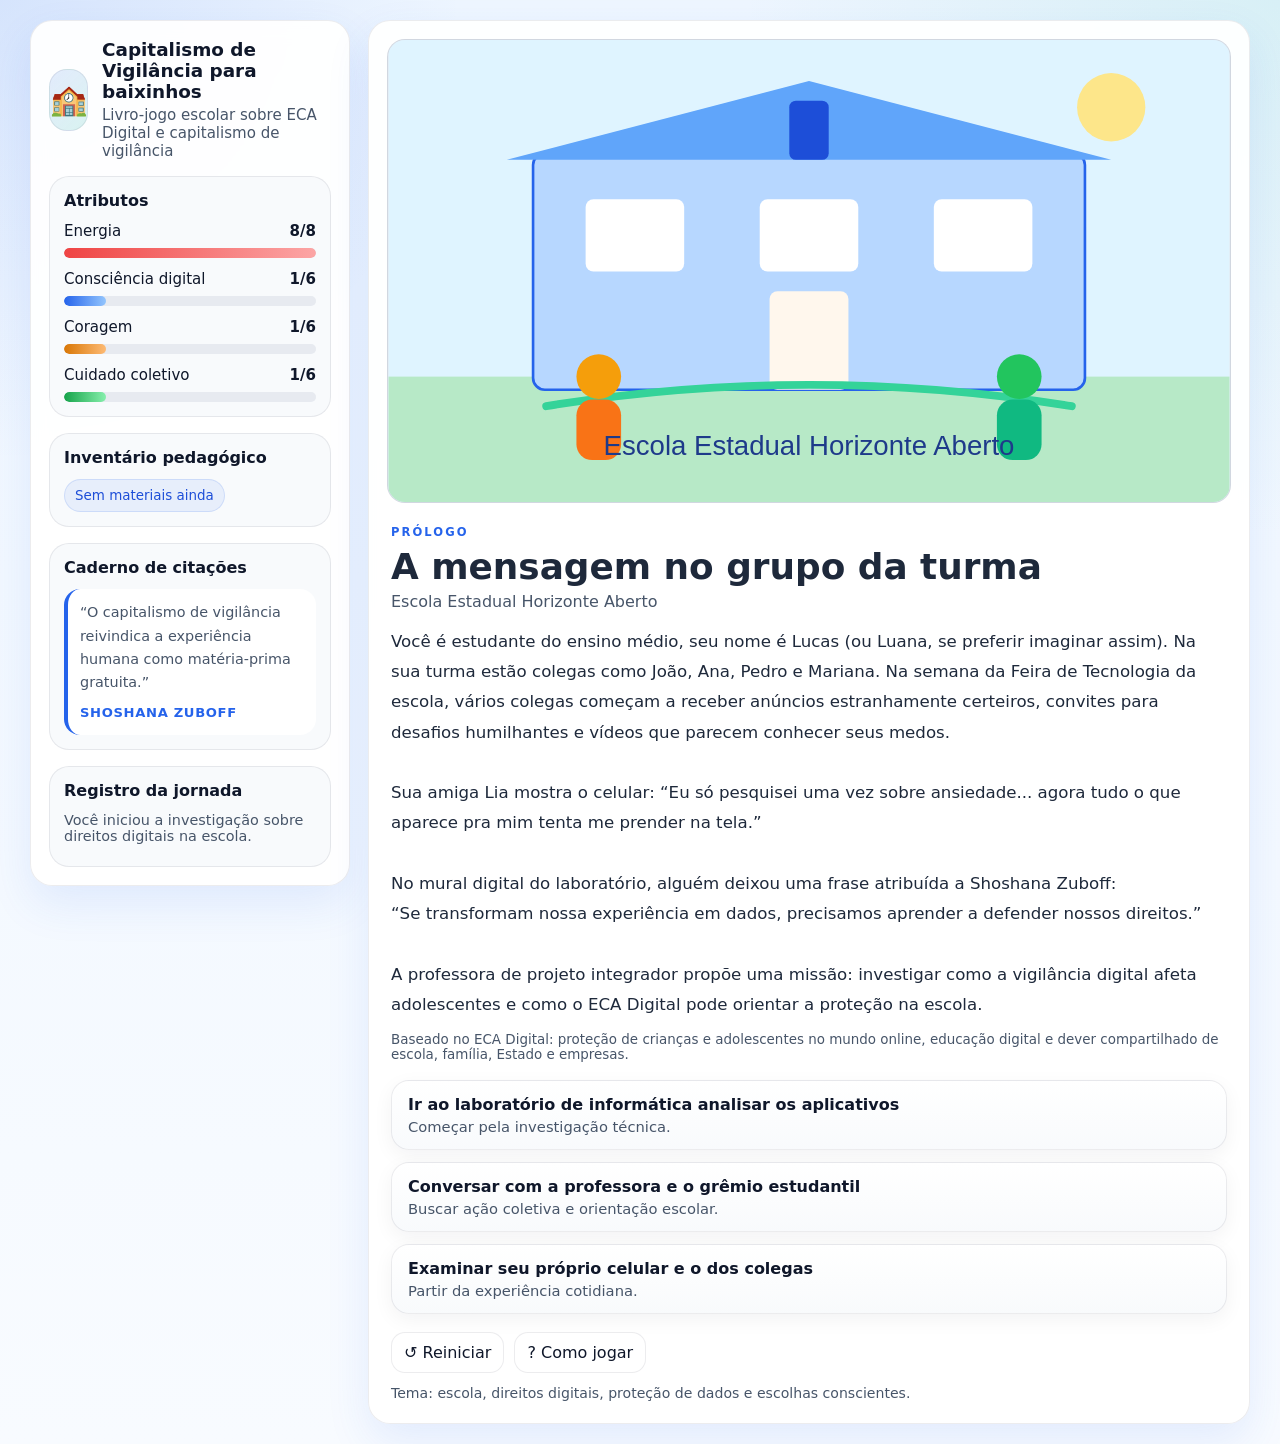
==== commit 60d888e9: "Update title and description in index.html" ====
--- a/index.html
+++ b/index.html
@@ -3,7 +3,7 @@
 <head>
   <meta charset="UTF-8" />
   <meta name="viewport" content="width=device-width, initial-scale=1.0" />
-  <title>Rede de Escolhas</title>
+  <title>Capitalismo de Vigilância para baixinhos</title>
   <link rel="stylesheet" href="styles.css" />
 </head>
 <body>
@@ -14,7 +14,7 @@
   e dos direitos previstos no ECA Digital.
 
   DESCRIÇÃO:
-  "Rede de Escolhas" é um livro-jogo interativo em formato RPG ambientado no contexto
+  "Capitalismo de Vigilância para baixinhos" é um livro-jogo interativo em formato RPG ambientado no contexto
   escolar brasileiro. O jogador assume o papel de um estudante que investiga como
   aplicativos e plataformas digitais influenciam o comportamento dos jovens.
 
@@ -28,7 +28,7 @@
       <header class="brand">
         <div class="brand__icon">🏫</div>
         <div>
-          <h1>Rede de Escolhas</h1>
+          <h1>Capitalismo de Vigilância para baixinhos</h1>
           <p>Livro-jogo escolar sobre ECA Digital e capitalismo de vigilância</p>
         </div>
       </header>
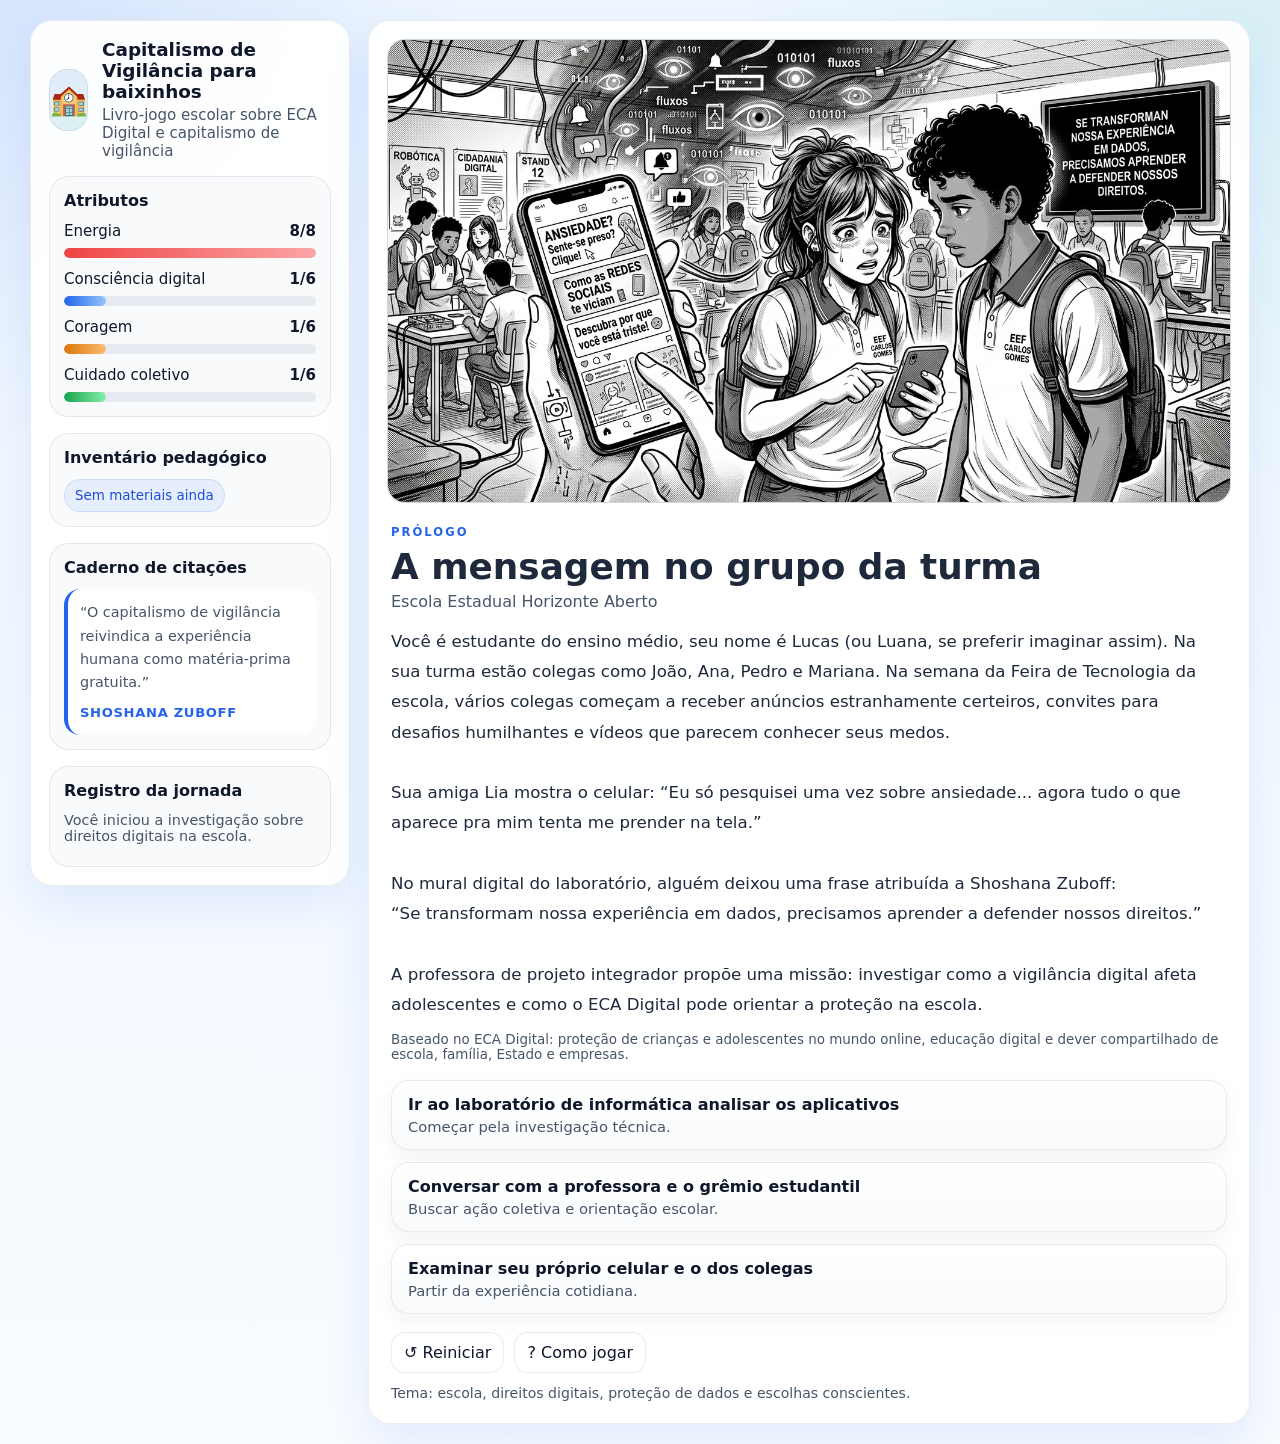
==== commit 5ce3e283: "Update images" ====
--- a/index.html
+++ b/index.html
@@ -90,7 +90,7 @@
 
     <main class="game card">
       <section class="scene-media">
-        <img id="sceneImage" class="scene-media__image" src="images/school.svg" alt="Cena do capítulo" />
+        <img id="sceneImage" class="scene-media__image" src="images/school.png" alt="Cena do capítulo" />
       </section>
 
       <section class="scene-content">
